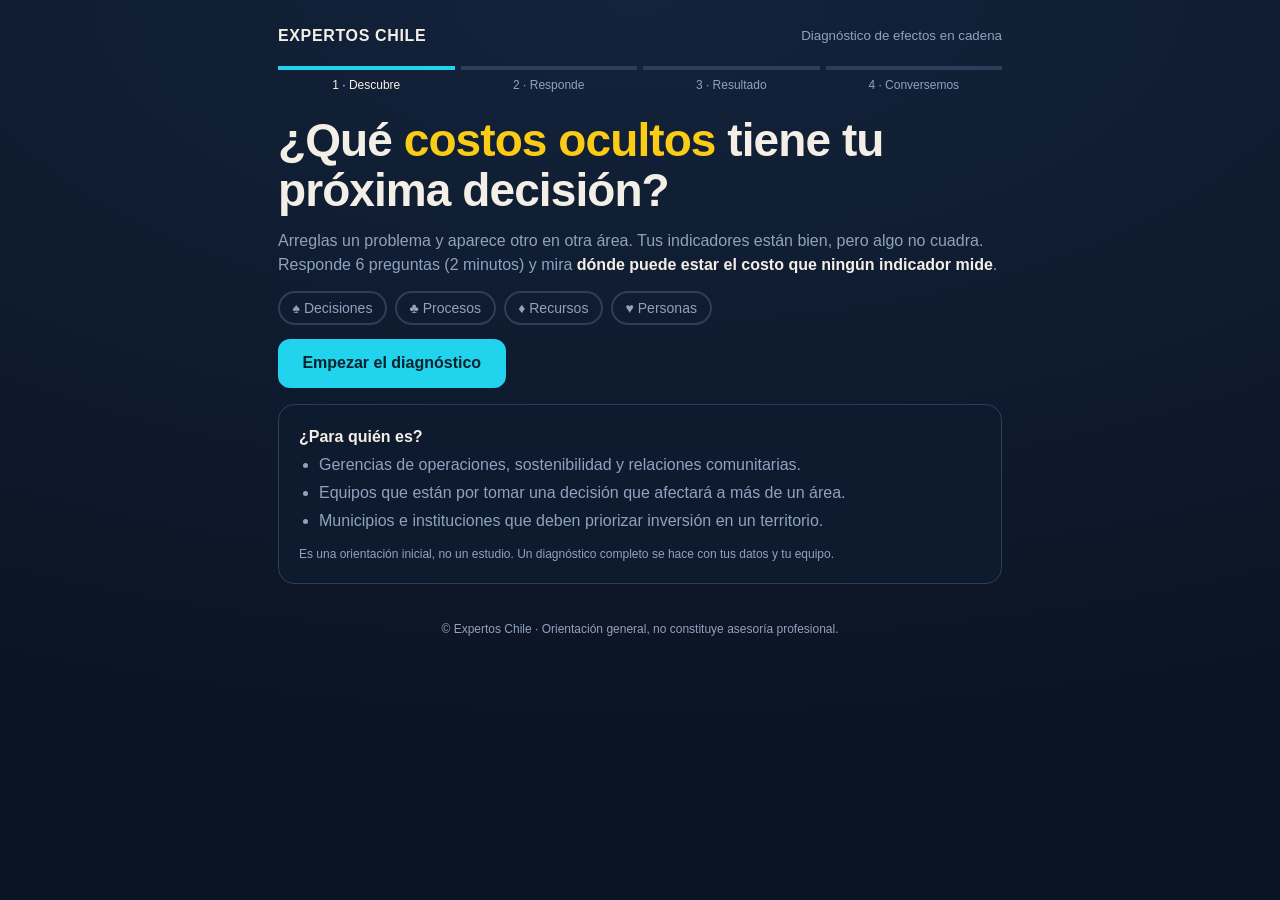
==== index.html @ a949e501 "expertos chile index de expertos chile" ====
<!doctype html>
<html lang="es"><head><meta charset="utf-8">
<meta name="viewport" content="width=device-width, initial-scale=1, viewport-fit=cover">
<title>Expertos Chile · Diagnóstico de costos ocultos</title>
<meta name="description" content="Cuestionario de 2 minutos para ver qué costos ocultos puede tener tu próxima decisión y que tus indicadores no explican.">
<meta property="og:title" content="¿Qué costos ocultos tiene tu próxima decisión?">
<meta property="og:description" content="Diagnóstico de 2 minutos. Expertos Chile.">
<style>
:root{--bg:#13233b;--bg2:#0b1424;--card:#0e1a2e;--ink:#f4efe6;--mute:#8fa3bf;--line:#2c3e5a;--P:#e879f9;--R:#22d3ee;--Pr:#6366f1;--D:#f4efe6;--g:#22c55e;--y:#facc15;--r:#ef4444;--font:"Avenir Next","Segoe UI","Helvetica Neue",Arial,sans-serif}
*{box-sizing:border-box;margin:0}
html{background:var(--bg2)}
body{min-height:100vh;color:var(--ink);font-family:var(--font);line-height:1.5;background:radial-gradient(120% 80% at 50% 0,var(--bg),var(--bg2));padding:env(safe-area-inset-top,0) 0 env(safe-area-inset-bottom,0)}
.w{max-width:760px;margin:0 auto;padding:18px 18px 48px}
header{display:flex;justify-content:space-between;align-items:center;padding:6px 0 18px;font-weight:800;letter-spacing:.04em}
header small{color:var(--mute);font-weight:500;letter-spacing:0}
/* embudo: etapas */
.fn{display:flex;gap:6px;margin-bottom:22px}
.fn div{flex:1;text-align:center;font-size:12px;color:var(--mute);border-top:4px solid var(--line);padding-top:6px;transition:.3s}
.fn div.on{color:var(--ink);border-color:var(--R)}
.fn div.done{border-color:var(--g);color:var(--ink)}
h1{font-size:clamp(28px,6vw,46px);line-height:1.08;letter-spacing:-.02em;margin-bottom:14px}
h2{font-size:clamp(22px,4.4vw,32px);line-height:1.15;letter-spacing:-.015em;margin-bottom:12px}
p{color:var(--mute);margin-bottom:12px}
p b,li b{color:var(--ink)}
.card{background:var(--card);border:1px solid var(--line);border-radius:16px;padding:20px;margin:16px 0}
.hl{color:var(--y)}
button,.btn{font:700 16px var(--font);display:inline-block;padding:.85em 1.4em;border-radius:12px;border:2px solid var(--line);background:var(--card);color:var(--ink);cursor:pointer;text-decoration:none;text-align:center}
button:focus-visible,.btn:focus-visible,input:focus-visible{outline:3px solid var(--D);outline-offset:2px}
.cta{background:var(--R);color:#06222b;border-color:var(--R)}
.cta:hover{filter:brightness(1.08)}
.opts{display:grid;gap:10px;margin:16px 0}
.opts button{text-align:left;font-weight:600}
.opts button:hover{border-color:var(--R)}
.bar{height:6px;background:var(--line);border-radius:6px;overflow:hidden;margin-bottom:6px}
.bar i{display:block;height:100%;background:var(--R);transition:width .3s}
.qn{font-size:13px;color:var(--mute);margin-bottom:12px}
label{display:block;font-weight:600;margin:12px 0 6px}
input{width:100%;font:16px var(--font);padding:.8em;border-radius:10px;border:2px solid var(--line);background:var(--bg2);color:var(--ink)}
.small{font-size:12px;color:var(--mute);margin-top:10px}
.pills{display:flex;flex-wrap:wrap;gap:8px;margin:14px 0}
.pills span{border:2px solid var(--line);border-radius:999px;padding:.3em .9em;font-size:14px;color:var(--mute)}
.dim{margin:12px 0}
.dim .row{display:flex;justify-content:space-between;font-weight:700;font-size:15px}
.dim .tr{height:12px;background:var(--line);border-radius:8px;overflow:hidden;margin:6px 0}
.dim .tr i{display:block;height:100%;border-radius:8px;width:0;transition:width .8s}
.dim p{font-size:14px;margin:0}
.lvl{display:inline-block;font-weight:800;border-radius:999px;padding:.25em .9em;margin-bottom:10px}
.hide{display:none!important}
ul{padding-left:20px;color:var(--mute);margin-bottom:12px}li{margin:4px 0}
footer{margin-top:36px;font-size:12px;color:var(--mute);text-align:center}
textarea{width:100%;font:16px var(--font);padding:.8em;border-radius:10px;border:2px solid var(--line);background:var(--bg2);color:var(--ink)}
textarea:focus-visible{outline:3px solid var(--D);outline-offset:2px}
.chk{display:flex;gap:8px;align-items:flex-start;margin-top:12px}.chk input{width:auto;margin-top:4px}.chk label{margin:0;font-weight:400;font-size:13px;color:var(--mute)}
.wa{background:#25D366;color:#06220f;border-color:#25D366;width:100%;margin-top:10px}.wa:hover{background:#1ebe5b}
</style></head><body>
<div class="w">
<header><span>EXPERTOS CHILE</span><small>Diagnóstico de efectos en cadena</small></header>
<div class="fn" id="fn"><div>1 · Descubre</div><div>2 · Responde</div><div>3 · Resultado</div><div>4 · Conversemos</div></div>

<!-- Etapa 1: promesa -->
<section id="s0">
 <h1>¿Qué <span class="hl">costos ocultos</span> tiene tu próxima decisión?</h1>
 <p>Arreglas un problema y aparece otro en otra área. Tus indicadores están bien, pero algo no cuadra. Responde 6 preguntas (2 minutos) y mira <b>dónde puede estar el costo que ningún indicador mide</b>.</p>
 <div class="pills"><span>♠ Decisiones</span><span>♣ Procesos</span><span>♦ Recursos</span><span>♥ Personas</span></div>
 <button class="btn cta" id="go" type="button">Empezar el diagnóstico</button>
 <div class="card"><b>¿Para quién es?</b>
  <ul><li>Gerencias de operaciones, sostenibilidad y relaciones comunitarias.</li><li>Equipos que están por tomar una decisión que afectará a más de un área.</li><li>Municipios e instituciones que deben priorizar inversión en un territorio.</li></ul>
  <p class="small" style="margin:0">Es una orientación inicial, no un estudio. Un diagnóstico completo se hace con tus datos y tu equipo.</p></div>
 <a class="small" id="demoLink" href="#" target="_blank" rel="noopener" hidden>Ver la demo de 50 segundos</a>
</section>

<!-- Etapa 2: preguntas -->
<section id="s1" class="hide">
 <div class="bar"><i id="pb"></i></div><div class="qn" id="qn"></div>
 <h2 id="qt"></h2><div class="opts" id="qo"></div>
</section>

<!-- Etapa 3 y 4: resultado + oferta -->
<section id="s3" class="hide">
 <span class="lvl" id="lv"></span>
 <h2 id="lt"></h2><p id="ld"></p>
 <div class="card" id="dims"></div>
 <div class="card">
  <h2 style="font-size:22px">Siguiente paso: un diagnóstico de efectos en cadena</h2>
  <p>Tomamos <b>una decisión concreta</b> que tengas pendiente y la mapeamos con tu equipo:</p>
  <ul><li>Mapa de 10 a 15 efectos probables, con su nivel de probabilidad.</li><li>Los costos ocultos que hoy no mide ningún indicador.</li><li>Los 3 puntos donde conviene prevenir, controlar o recuperar.</li></ul>
  <button class="btn cta" id="book" type="button">Agendar en el calendario</button>
  <p class="small">Plazo y valor del diagnóstico: se definen según el alcance de la decisión.</p>
 </div>
 <div class="card" id="wa">
  <h2 style="font-size:22px">O envíanos tu consulta por WhatsApp</h2>
  <p>Incluimos tu resultado en el mensaje para responderte con contexto.</p>
  <label for="nm">Nombre completo *</label><input id="nm" autocomplete="name" placeholder="Ej: Juan Pérez">
  <label for="tel">Teléfono de contacto *</label><input id="tel" type="tel" autocomplete="tel" placeholder="+56 9 1234 5678">
  <label for="og">Organización (opcional)</label><input id="og" autocomplete="organization">
  <label for="dc">Decisión que tienes pendiente</label><textarea id="dc" rows="3" placeholder="Ej: cambiar el recorrido de despacho, abrir una ruta turística…"></textarea>
  <p class="small"><b>Privacidad:</b> los datos no se guardan en esta web. Se envían directamente a nuestro chat de atención.</p>
  <div class="chk"><input type="checkbox" id="cons"><label for="cons">Acepto enviar mis datos por WhatsApp para ser contactado.</label></div>
  <p id="err" class="small hl" role="alert"></p>
  <button class="btn wa" id="send" type="button">Enviar por WhatsApp</button>
 </div>
 <button class="btn" id="again" type="button">Repetir el cuestionario</button>
</section>
<footer>© Expertos Chile · Orientación general, no constituye asesoría profesional.</footer>
</div>

<script>
/* ===== CONFIGURACIÓN: EDITAR ANTES DE PUBLICAR ===== */
const CONFIG={
  whatsapp:"569XXXXXXXX", // número en formato internacional, sin + ni espacios
  calendarUrl:"",         // enlace público de tu calendario (ej. página de citas de Google Calendar). Vacío = se coordina por WhatsApp
  demoUrl:""              // enlace a la demo de 50 s (opcional)
};
/* ===== CONTENIDO ===== */
const DIMS={
 decisiones:{n:"Decisiones",c:"var(--D)",t:"Decisiones que se toman sin ver a quién más mueven. El costo aparece meses después, en otra área."},
 procesos:{n:"Procesos",c:"var(--Pr)",t:"Arreglos locales que desplazan el problema aguas abajo: retrabajo, cuellos de botella, parches que se repiten."},
 recursos:{n:"Recursos",c:"var(--R)",t:"Costos que los indicadores no explican: horas extra, inventario, reprocesos o gasto que sube sin causa clara."},
 personas:{n:"Personas",c:"var(--P)",t:"Sobrecarga, rotación y reclamos de clientes o vecinos después de un cambio."}
};
const OPT=["Nunca","A veces","Con frecuencia","Casi siempre"];
const REV=["Siempre, de forma ordenada","A veces, de manera informal","Solo en lo más evidente","No lo hacemos"];
const Q=[
 {d:"procesos",q:"Cuando arreglan un problema, ¿con qué frecuencia aparece otro en otra área?",o:OPT},
 {d:"decisiones",q:"Antes de una decisión importante, ¿mapean qué áreas y personas se verán afectadas?",o:REV},
 {d:"recursos",q:"¿Con qué frecuencia suben costos que sus indicadores no logran explicar?",o:OPT},
 {d:"personas",q:"Después de un cambio, ¿aparecen sobrecarga, rotación o reclamos?",o:OPT},
 {d:"decisiones",q:"¿Hay decisiones “parchadas” cuyo problema original vuelve a aparecer?",o:OPT},
 {d:"personas",q:"¿Se enteran de los efectos en clientes o en la comunidad solo cuando ya hay un reclamo?",o:OPT}
];
const LV=[
 {max:.33,t:"Visibilidad alta",c:"var(--g)",h:"Hoy ven bastante de lo que mueven sus decisiones.",d:"Buen punto de partida. Aun así, conviene revisar las decisiones grandes que se acercan, porque los efectos más caros suelen ser los menos visibles."},
 {max:.66,t:"Puntos ciegos moderados",c:"var(--y)",h:"Hay efectos que probablemente no están viendo.",d:"Es habitual: los indicadores miran cada pieza por separado. Una revisión de conexiones antes de la próxima decisión puede evitar costos repetidos."},
 {max:1.01,t:"Puntos ciegos altos",c:"var(--r)",h:"Es probable que estén pagando costos que ningún indicador muestra.",d:"Las respuestas sugieren que los arreglos se desplazan de un lugar a otro. Conviene mapear las conexiones antes de mover otra pieza."}
];
/* ===== LÓGICA ===== */
const $=id=>document.getElementById(id),S=["s0","s1","s3"].map(i=>$(i));
let ans=[],cur=0,last={};
function stage(n,f){S.forEach((s,i)=>s.classList.toggle("hide",i!==(n===3?2:n)));
 const fnStep=f!==undefined?f:n===0?0:n===1?1:2;
 [...$("fn").children].forEach((e,i)=>{e.className=i<fnStep?"done":i===fnStep?"on":""});
 scrollTo({top:0})}
function ask(){const q=Q[cur];$("pb").style.width=(cur/Q.length*100)+"%";$("qn").textContent="Pregunta "+(cur+1)+" de "+Q.length;$("qt").textContent=q.q;
 $("qo").innerHTML="";q.o.forEach((t,i)=>{const b=document.createElement("button");b.type="button";b.textContent=t;b.onclick=()=>{ans[cur]=i;cur++;cur<Q.length?ask():result()};$("qo").appendChild(b)});
 $("qt").focus&&0}
function result(){
 const sum={},cnt={};Object.keys(DIMS).forEach(k=>{sum[k]=0;cnt[k]=0});
 Q.forEach((q,i)=>{sum[q.d]+=ans[i];cnt[q.d]++});
 const pct=Object.keys(DIMS).map(k=>({k,p:sum[k]/(cnt[k]*3)})).sort((a,b)=>b.p-a.p);
 const tot=ans.reduce((a,b)=>a+b,0)/(Q.length*3);
 const L=LV.find(l=>tot<=l.max);
 $("lv").textContent=L.t;$("lv").style.background=L.c;$("lv").style.color="#0b1424";
 $("lt").textContent=L.h;$("ld").textContent=L.d;
 $("dims").innerHTML="<b>Dónde pueden estar tus puntos ciegos</b>"+pct.map(x=>`<div class="dim"><div class="row"><span>${DIMS[x.k].n}</span><span>${Math.round(x.p*100)}%</span></div><div class="tr"><i style="background:${DIMS[x.k].c}" data-w="${Math.round(x.p*100)}"></i></div>${x.p>=.5?`<p>${DIMS[x.k].t}</p>`:""}</div>`).join("");
 stage(3);requestAnimationFrame(()=>document.querySelectorAll(".tr i").forEach(i=>i.style.width=i.dataset.w+"%"));
 last={nivel:L.t,pct:Math.round(tot*100),top:pct.slice(0,2).map(x=>DIMS[x.k].n+" "+Math.round(x.p*100)+"%").join(", ")};
}
$("go").onclick=()=>{ans=[];cur=0;stage(1);ask()};
function wa(txt){window.open("https://wa.me/"+CONFIG.whatsapp+"?text="+encodeURIComponent(txt),"_blank","noopener")}
$("send").onclick=()=>{const nm=$("nm").value.trim(),tel=$("tel").value.trim();
 if(!nm||!tel||!$("cons").checked){$("err").textContent="Completa nombre y teléfono, y acepta el consentimiento.";return}
 $("err").textContent="";
 wa("*Consulta - Diagnóstico de costos ocultos*\n*Nombre:* "+nm+"\n*Teléfono:* "+tel+"\n*Organización:* "+($("og").value.trim()||"No indica")+"\n*Decisión pendiente:* "+($("dc").value.trim()||"Sin detalle")+"\n*Resultado:* "+last.nivel+" ("+last.pct+"%). Mayores puntos ciegos: "+last.top);
 stage(3,3)};
$("book").onclick=()=>{if(CONFIG.calendarUrl)window.open(CONFIG.calendarUrl,"_blank","noopener");else wa("Hola, quiero agendar una conversación de 30 minutos sobre el diagnóstico de efectos en cadena. Mi resultado fue: "+last.nivel+" ("+last.pct+"%).");stage(3,3)};
$("again").onclick=()=>{$("err").textContent="";stage(0)};
if(CONFIG.demoUrl){const a=$("demoLink");a.href=CONFIG.demoUrl;a.hidden=false}
stage(0);
</script></body></html>
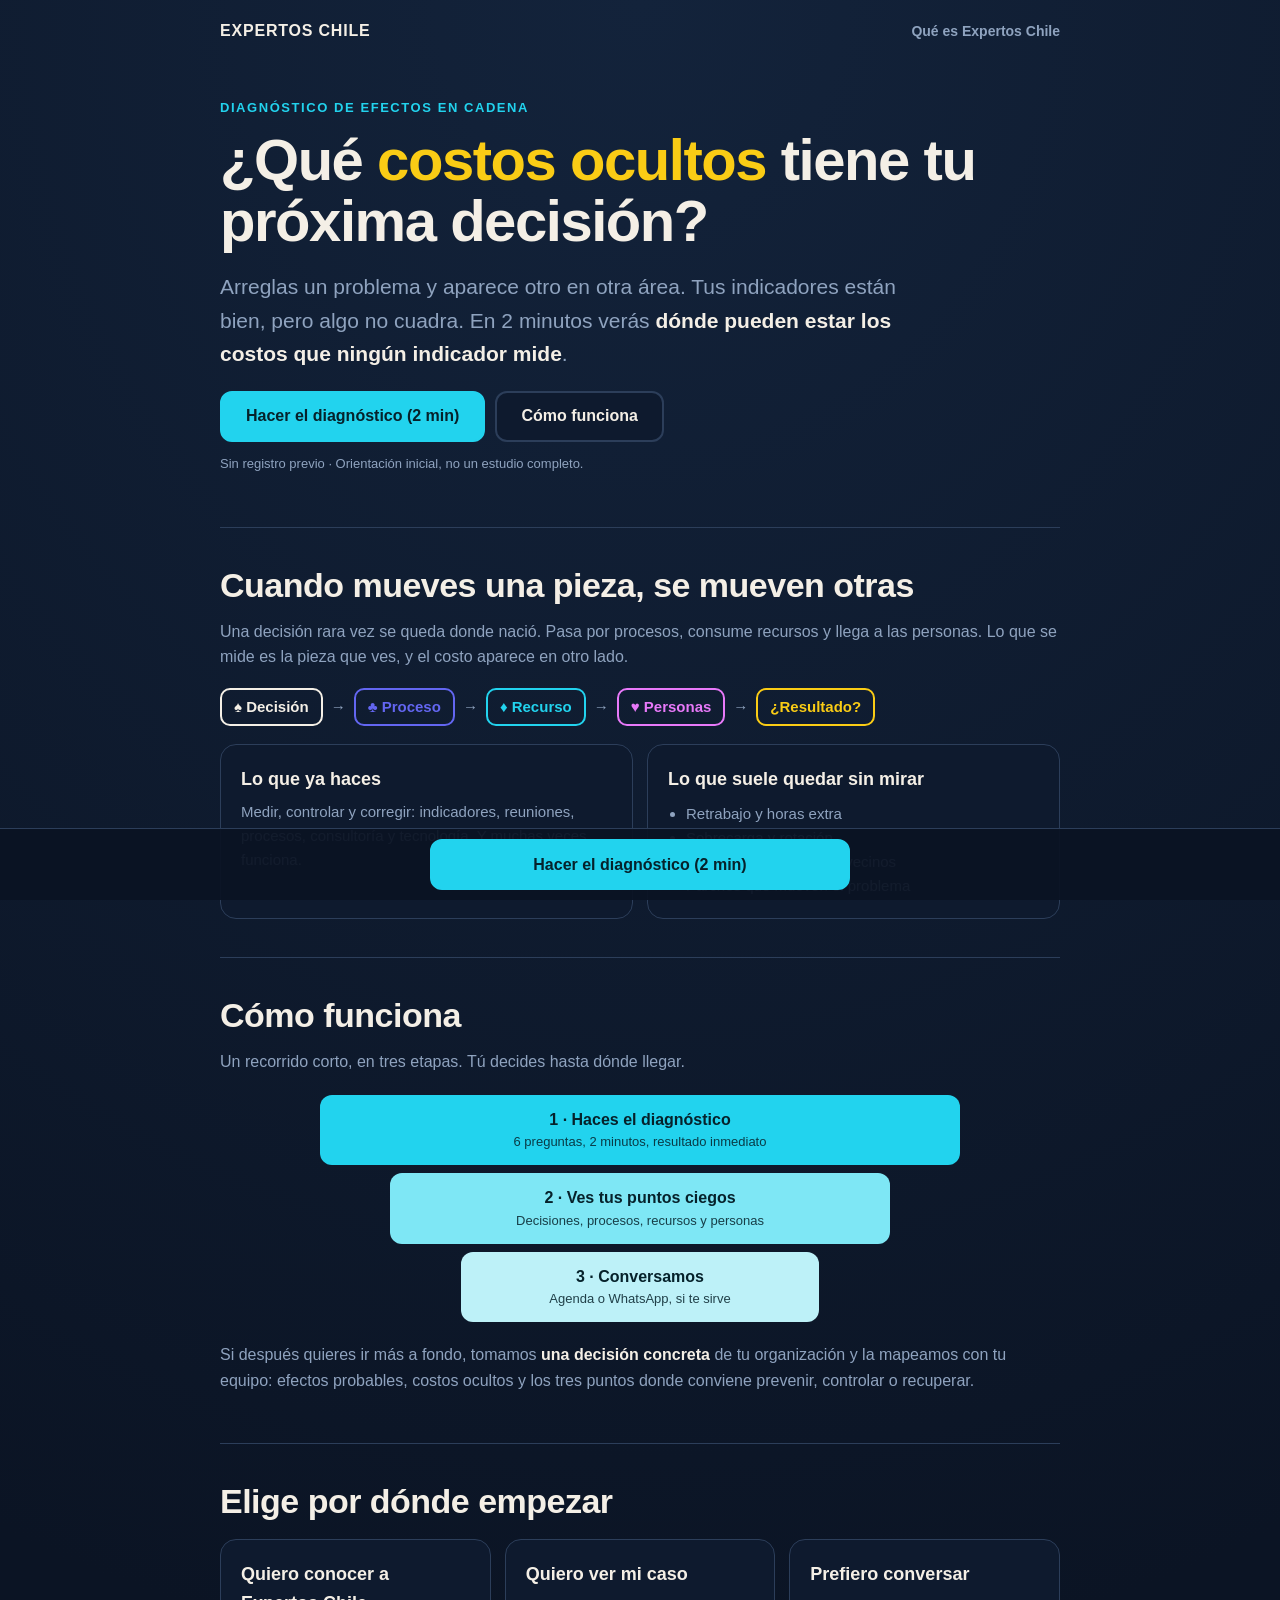
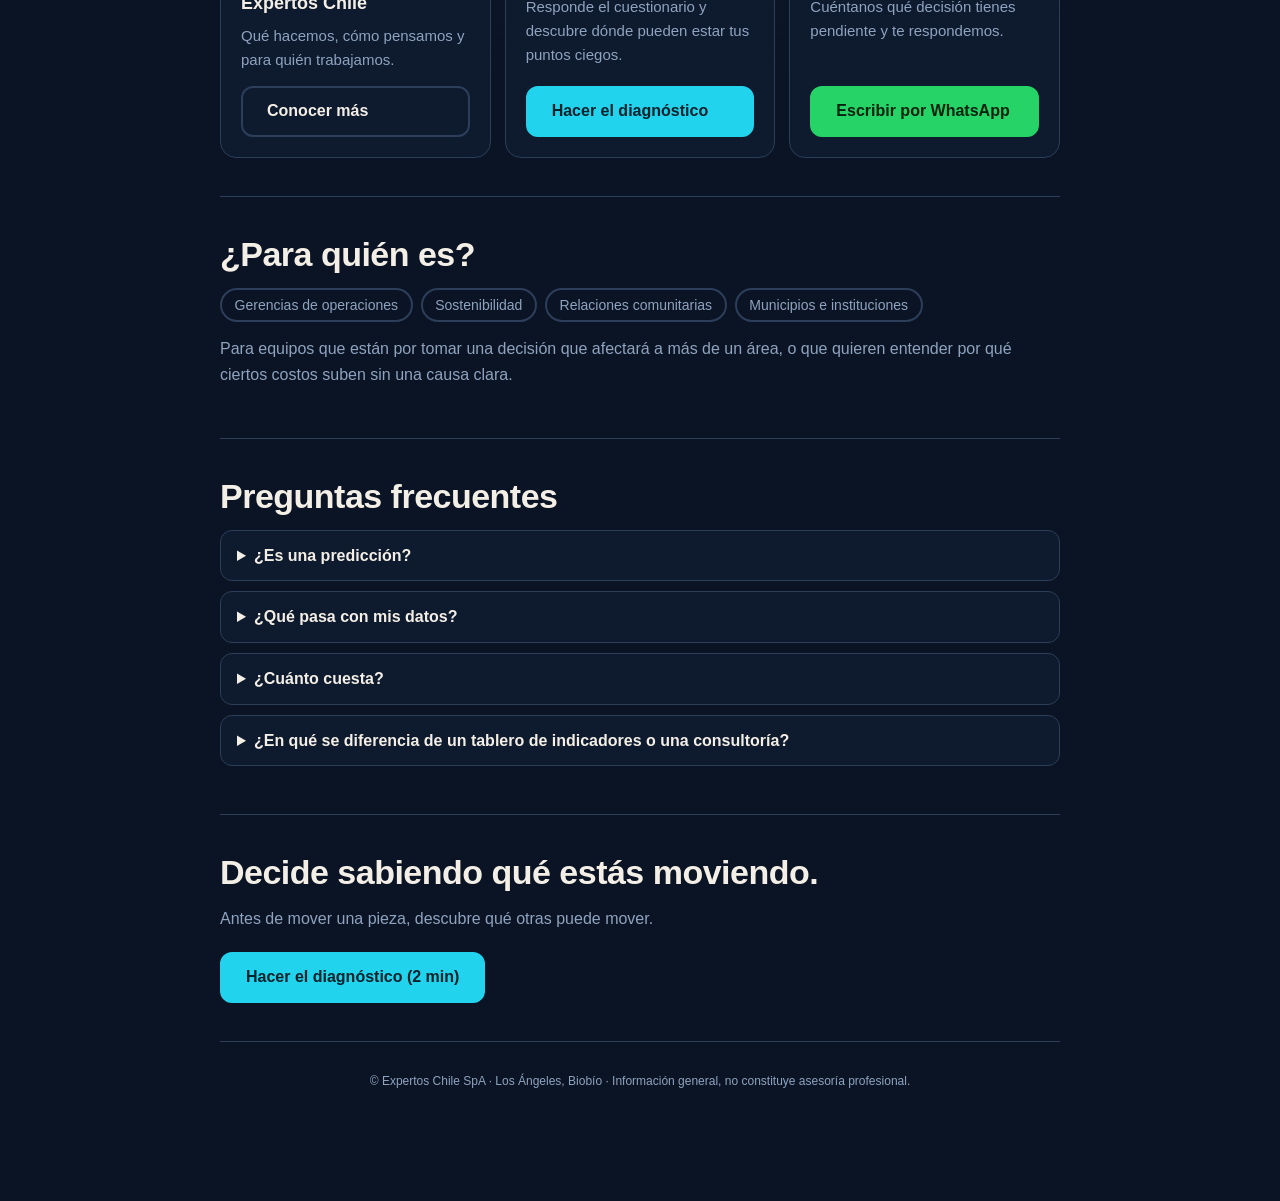
==== commit 0ceed0bf: "Revise title and description in index.html Updated the title and description meta tags for better cl" ====
--- a/index.html
+++ b/index.html
@@ -1,169 +1,126 @@
 <!doctype html>
 <html lang="es"><head><meta charset="utf-8">
 <meta name="viewport" content="width=device-width, initial-scale=1, viewport-fit=cover">
-<title>Expertos Chile · Diagnóstico de costos ocultos</title>
-<meta name="description" content="Cuestionario de 2 minutos para ver qué costos ocultos puede tener tu próxima decisión y que tus indicadores no explican.">
+<title>Expertos Chile · ¿Qué costos ocultos tiene tu próxima decisión?</title>
+<meta name="description" content="Arreglas un problema y aparece otro. Haz el diagnóstico de 2 minutos y mira dónde pueden estar los costos que tus indicadores no explican.">
 <meta property="og:title" content="¿Qué costos ocultos tiene tu próxima decisión?">
-<meta property="og:description" content="Diagnóstico de 2 minutos. Expertos Chile.">
+<meta property="og:description" content="Diagnóstico de 2 minutos · Expertos Chile">
 <style>
 :root{--bg:#13233b;--bg2:#0b1424;--card:#0e1a2e;--ink:#f4efe6;--mute:#8fa3bf;--line:#2c3e5a;--P:#e879f9;--R:#22d3ee;--Pr:#6366f1;--D:#f4efe6;--g:#22c55e;--y:#facc15;--r:#ef4444;--font:"Avenir Next","Segoe UI","Helvetica Neue",Arial,sans-serif}
 *{box-sizing:border-box;margin:0}
-html{background:var(--bg2)}
-body{min-height:100vh;color:var(--ink);font-family:var(--font);line-height:1.5;background:radial-gradient(120% 80% at 50% 0,var(--bg),var(--bg2));padding:env(safe-area-inset-top,0) 0 env(safe-area-inset-bottom,0)}
-.w{max-width:760px;margin:0 auto;padding:18px 18px 48px}
-header{display:flex;justify-content:space-between;align-items:center;padding:6px 0 18px;font-weight:800;letter-spacing:.04em}
-header small{color:var(--mute);font-weight:500;letter-spacing:0}
-/* embudo: etapas */
-.fn{display:flex;gap:6px;margin-bottom:22px}
-.fn div{flex:1;text-align:center;font-size:12px;color:var(--mute);border-top:4px solid var(--line);padding-top:6px;transition:.3s}
-.fn div.on{color:var(--ink);border-color:var(--R)}
-.fn div.done{border-color:var(--g);color:var(--ink)}
-h1{font-size:clamp(28px,6vw,46px);line-height:1.08;letter-spacing:-.02em;margin-bottom:14px}
-h2{font-size:clamp(22px,4.4vw,32px);line-height:1.15;letter-spacing:-.015em;margin-bottom:12px}
+html{background:var(--bg2);scroll-behavior:smooth;scroll-padding-top:env(safe-area-inset-top,0)}
+body{color:var(--ink);font-family:var(--font);line-height:1.6;background:radial-gradient(120% 60% at 50% 0,var(--bg),var(--bg2));padding:env(safe-area-inset-top,0) 0 calc(env(safe-area-inset-bottom,0) + 70px)}
+.w{max-width:880px;margin:0 auto;padding:0 20px}
+nav{display:flex;justify-content:space-between;align-items:center;padding:18px 0;font-weight:800;letter-spacing:.05em}
+nav a{color:var(--mute);font-weight:600;font-size:14px;text-decoration:none;letter-spacing:0}
+nav a:hover{color:var(--ink)}
+.hero{padding:36px 0 40px}
+.eye{font-size:13px;font-weight:800;letter-spacing:.12em;color:var(--R);margin-bottom:12px}
+h1{font-size:clamp(32px,7vw,58px);line-height:1.05;letter-spacing:-.025em;margin-bottom:18px}
+h2{font-size:clamp(24px,4.6vw,34px);line-height:1.15;letter-spacing:-.015em;margin-bottom:14px}
+h3{font-size:18px;margin-bottom:6px}
 p{color:var(--mute);margin-bottom:12px}
-p b,li b{color:var(--ink)}
-.card{background:var(--card);border:1px solid var(--line);border-radius:16px;padding:20px;margin:16px 0}
+p b{color:var(--ink)}
 .hl{color:var(--y)}
-button,.btn{font:700 16px var(--font);display:inline-block;padding:.85em 1.4em;border-radius:12px;border:2px solid var(--line);background:var(--card);color:var(--ink);cursor:pointer;text-decoration:none;text-align:center}
-button:focus-visible,.btn:focus-visible,input:focus-visible{outline:3px solid var(--D);outline-offset:2px}
-.cta{background:var(--R);color:#06222b;border-color:var(--R)}
-.cta:hover{filter:brightness(1.08)}
-.opts{display:grid;gap:10px;margin:16px 0}
-.opts button{text-align:left;font-weight:600}
-.opts button:hover{border-color:var(--R)}
-.bar{height:6px;background:var(--line);border-radius:6px;overflow:hidden;margin-bottom:6px}
-.bar i{display:block;height:100%;background:var(--R);transition:width .3s}
-.qn{font-size:13px;color:var(--mute);margin-bottom:12px}
-label{display:block;font-weight:600;margin:12px 0 6px}
-input{width:100%;font:16px var(--font);padding:.8em;border-radius:10px;border:2px solid var(--line);background:var(--bg2);color:var(--ink)}
-.small{font-size:12px;color:var(--mute);margin-top:10px}
+.lead{font-size:clamp(17px,2.4vw,21px);max-width:34em}
+section{padding:38px 0;border-top:1px solid var(--line)}
+.btn{font:700 16px var(--font);display:inline-block;padding:.9em 1.5em;border-radius:12px;border:2px solid var(--line);background:var(--card);color:var(--ink);text-decoration:none;cursor:pointer}
+.btn:focus-visible{outline:3px solid var(--D);outline-offset:2px}
+.cta{background:var(--R);color:#06222b;border-color:var(--R)}.cta:hover{filter:brightness(1.08)}
+.wa{background:#25D366;color:#06220f;border-color:#25D366}
+.btns{display:flex;flex-wrap:wrap;gap:10px;margin-top:20px}
+.micro{font-size:13px;margin-top:12px}
+.chain{display:flex;flex-wrap:wrap;gap:8px;align-items:center;margin:18px 0;font-weight:800;font-size:15px}
+.chain span.t{border:2px solid var(--c);color:var(--c);border-radius:10px;padding:.35em .8em}
+.chain span.a{color:var(--mute)}
 .pills{display:flex;flex-wrap:wrap;gap:8px;margin:14px 0}
 .pills span{border:2px solid var(--line);border-radius:999px;padding:.3em .9em;font-size:14px;color:var(--mute)}
-.dim{margin:12px 0}
-.dim .row{display:flex;justify-content:space-between;font-weight:700;font-size:15px}
-.dim .tr{height:12px;background:var(--line);border-radius:8px;overflow:hidden;margin:6px 0}
-.dim .tr i{display:block;height:100%;border-radius:8px;width:0;transition:width .8s}
-.dim p{font-size:14px;margin:0}
-.lvl{display:inline-block;font-weight:800;border-radius:999px;padding:.25em .9em;margin-bottom:10px}
-.hide{display:none!important}
-ul{padding-left:20px;color:var(--mute);margin-bottom:12px}li{margin:4px 0}
-footer{margin-top:36px;font-size:12px;color:var(--mute);text-align:center}
-textarea{width:100%;font:16px var(--font);padding:.8em;border-radius:10px;border:2px solid var(--line);background:var(--bg2);color:var(--ink)}
-textarea:focus-visible{outline:3px solid var(--D);outline-offset:2px}
-.chk{display:flex;gap:8px;align-items:flex-start;margin-top:12px}.chk input{width:auto;margin-top:4px}.chk label{margin:0;font-weight:400;font-size:13px;color:var(--mute)}
-.wa{background:#25D366;color:#06220f;border-color:#25D366;width:100%;margin-top:10px}.wa:hover{background:#1ebe5b}
+.grid{display:grid;gap:14px;grid-template-columns:repeat(auto-fit,minmax(240px,1fr));margin-top:16px}
+.card{background:var(--card);border:1px solid var(--line);border-radius:16px;padding:20px}
+.card p{margin:0;font-size:15px}
+.card ul{margin:8px 0 0;padding-left:18px;color:var(--mute);font-size:15px}
+/* embudo visual */
+.fun{display:grid;gap:8px;margin:20px auto;max-width:640px}
+.fun div{margin:0 auto;border-radius:12px;padding:12px 16px;text-align:center;font-weight:700;color:#06222b}
+.fun small{display:block;font-weight:500;font-size:13px;opacity:.85}
+.f1{width:100%;background:var(--R)}.f2{width:78%;background:#7ee7f5}.f3{width:56%;background:#bdf1f8}
+.paths{display:grid;gap:14px;grid-template-columns:repeat(auto-fit,minmax(230px,1fr));margin-top:18px}
+.path{display:flex;flex-direction:column;justify-content:space-between;gap:14px}
+details{border:1px solid var(--line);border-radius:12px;padding:12px 16px;margin:10px 0;background:var(--card)}
+summary{font-weight:700;cursor:pointer}
+details p{margin:10px 0 0;font-size:15px}
+footer{padding:30px 0 40px;text-align:center;font-size:12px;color:var(--mute);border-top:1px solid var(--line)}
+.sticky{position:fixed;left:0;right:0;bottom:0;padding:10px 16px calc(10px + env(safe-area-inset-bottom,0));background:rgba(11,20,36,.94);border-top:1px solid var(--line);display:flex;justify-content:center;z-index:10}
+.sticky .btn{width:100%;max-width:420px;text-align:center}
 </style></head><body>
 <div class="w">
-<header><span>EXPERTOS CHILE</span><small>Diagnóstico de efectos en cadena</small></header>
-<div class="fn" id="fn"><div>1 · Descubre</div><div>2 · Responde</div><div>3 · Resultado</div><div>4 · Conversemos</div></div>
+<nav><span>EXPERTOS CHILE</span><a href="quienes-somos.html" data-link>Qué es Expertos Chile</a></nav>
 
-<!-- Etapa 1: promesa -->
-<section id="s0">
+<div class="hero">
+ <div class="eye">DIAGNÓSTICO DE EFECTOS EN CADENA</div>
  <h1>¿Qué <span class="hl">costos ocultos</span> tiene tu próxima decisión?</h1>
- <p>Arreglas un problema y aparece otro en otra área. Tus indicadores están bien, pero algo no cuadra. Responde 6 preguntas (2 minutos) y mira <b>dónde puede estar el costo que ningún indicador mide</b>.</p>
- <div class="pills"><span>♠ Decisiones</span><span>♣ Procesos</span><span>♦ Recursos</span><span>♥ Personas</span></div>
- <button class="btn cta" id="go" type="button">Empezar el diagnóstico</button>
- <div class="card"><b>¿Para quién es?</b>
-  <ul><li>Gerencias de operaciones, sostenibilidad y relaciones comunitarias.</li><li>Equipos que están por tomar una decisión que afectará a más de un área.</li><li>Municipios e instituciones que deben priorizar inversión en un territorio.</li></ul>
-  <p class="small" style="margin:0">Es una orientación inicial, no un estudio. Un diagnóstico completo se hace con tus datos y tu equipo.</p></div>
- <a class="small" id="demoLink" href="#" target="_blank" rel="noopener" hidden>Ver la demo de 50 segundos</a>
+ <p class="lead">Arreglas un problema y aparece otro en otra área. Tus indicadores están bien, pero algo no cuadra. En 2 minutos verás <b>dónde pueden estar los costos que ningún indicador mide</b>.</p>
+ <div class="btns"><a class="btn cta" href="diagnostico.html" data-link>Hacer el diagnóstico (2 min)</a><a class="btn" href="#como">Cómo funciona</a></div>
+ <p class="micro">Sin registro previo · Orientación inicial, no un estudio completo.</p>
+</div>
+
+<section id="dolor">
+ <h2>Cuando mueves una pieza, se mueven otras</h2>
+ <p>Una decisión rara vez se queda donde nació. Pasa por procesos, consume recursos y llega a las personas. Lo que se mide es la pieza que ves, y el costo aparece en otro lado.</p>
+ <div class="chain"><span class="t" style="--c:var(--D)">♠ Decisión</span><span class="a">→</span><span class="t" style="--c:var(--Pr)">♣ Proceso</span><span class="a">→</span><span class="t" style="--c:var(--R)">♦ Recurso</span><span class="a">→</span><span class="t" style="--c:var(--P)">♥ Personas</span><span class="a">→</span><span class="t" style="--c:var(--y)">¿Resultado?</span></div>
+ <div class="grid">
+  <div class="card"><h3>Lo que ya haces</h3><p>Medir, controlar y corregir: indicadores, reuniones, procesos, consultoría y tecnología. Y muchas veces funciona.</p></div>
+  <div class="card"><h3>Lo que suele quedar sin mirar</h3><ul><li>Retrabajo y horas extra</li><li>Sobrecarga y rotación</li><li>Reclamos de clientes o vecinos</li><li>Parches que mueven el problema</li></ul></div>
+ </div>
 </section>
 
-<!-- Etapa 2: preguntas -->
-<section id="s1" class="hide">
- <div class="bar"><i id="pb"></i></div><div class="qn" id="qn"></div>
- <h2 id="qt"></h2><div class="opts" id="qo"></div>
+<section id="como">
+ <h2>Cómo funciona</h2>
+ <p>Un recorrido corto, en tres etapas. Tú decides hasta dónde llegar.</p>
+ <div class="fun">
+  <div class="f1">1 · Haces el diagnóstico<small>6 preguntas, 2 minutos, resultado inmediato</small></div>
+  <div class="f2">2 · Ves tus puntos ciegos<small>Decisiones, procesos, recursos y personas</small></div>
+  <div class="f3">3 · Conversamos<small>Agenda o WhatsApp, si te sirve</small></div>
+ </div>
+ <p>Si después quieres ir más a fondo, tomamos <b>una decisión concreta</b> de tu organización y la mapeamos con tu equipo: efectos probables, costos ocultos y los tres puntos donde conviene prevenir, controlar o recuperar.</p>
 </section>
 
-<!-- Etapa 3 y 4: resultado + oferta -->
-<section id="s3" class="hide">
- <span class="lvl" id="lv"></span>
- <h2 id="lt"></h2><p id="ld"></p>
- <div class="card" id="dims"></div>
- <div class="card">
-  <h2 style="font-size:22px">Siguiente paso: un diagnóstico de efectos en cadena</h2>
-  <p>Tomamos <b>una decisión concreta</b> que tengas pendiente y la mapeamos con tu equipo:</p>
-  <ul><li>Mapa de 10 a 15 efectos probables, con su nivel de probabilidad.</li><li>Los costos ocultos que hoy no mide ningún indicador.</li><li>Los 3 puntos donde conviene prevenir, controlar o recuperar.</li></ul>
-  <button class="btn cta" id="book" type="button">Agendar en el calendario</button>
-  <p class="small">Plazo y valor del diagnóstico: se definen según el alcance de la decisión.</p>
+<section id="caminos">
+ <h2>Elige por dónde empezar</h2>
+ <div class="paths">
+  <div class="card path"><div><h3>Quiero conocer a Expertos Chile</h3><p>Qué hacemos, cómo pensamos y para quién trabajamos.</p></div><a class="btn" href="quienes-somos.html" data-link>Conocer más</a></div>
+  <div class="card path"><div><h3>Quiero ver mi caso</h3><p>Responde el cuestionario y descubre dónde pueden estar tus puntos ciegos.</p></div><a class="btn cta" href="diagnostico.html" data-link>Hacer el diagnóstico</a></div>
+  <div class="card path"><div><h3>Prefiero conversar</h3><p>Cuéntanos qué decisión tienes pendiente y te respondemos.</p></div><a class="btn wa" id="wa" href="#" target="_blank" rel="noopener">Escribir por WhatsApp</a></div>
  </div>
- <div class="card" id="wa">
-  <h2 style="font-size:22px">O envíanos tu consulta por WhatsApp</h2>
-  <p>Incluimos tu resultado en el mensaje para responderte con contexto.</p>
-  <label for="nm">Nombre completo *</label><input id="nm" autocomplete="name" placeholder="Ej: Juan Pérez">
-  <label for="tel">Teléfono de contacto *</label><input id="tel" type="tel" autocomplete="tel" placeholder="+56 9 1234 5678">
-  <label for="og">Organización (opcional)</label><input id="og" autocomplete="organization">
-  <label for="dc">Decisión que tienes pendiente</label><textarea id="dc" rows="3" placeholder="Ej: cambiar el recorrido de despacho, abrir una ruta turística…"></textarea>
-  <p class="small"><b>Privacidad:</b> los datos no se guardan en esta web. Se envían directamente a nuestro chat de atención.</p>
-  <div class="chk"><input type="checkbox" id="cons"><label for="cons">Acepto enviar mis datos por WhatsApp para ser contactado.</label></div>
-  <p id="err" class="small hl" role="alert"></p>
-  <button class="btn wa" id="send" type="button">Enviar por WhatsApp</button>
- </div>
- <button class="btn" id="again" type="button">Repetir el cuestionario</button>
 </section>
-<footer>© Expertos Chile · Orientación general, no constituye asesoría profesional.</footer>
+
+<section id="para">
+ <h2>¿Para quién es?</h2>
+ <div class="pills"><span>Gerencias de operaciones</span><span>Sostenibilidad</span><span>Relaciones comunitarias</span><span>Municipios e instituciones</span></div>
+ <p>Para equipos que están por tomar una decisión que afectará a más de un área, o que quieren entender por qué ciertos costos suben sin una causa clara.</p>
+</section>
+
+<section id="faq">
+ <h2>Preguntas frecuentes</h2>
+ <details><summary>¿Es una predicción?</summary><p>No. Planteamos hipótesis de efectos, con su nivel de probabilidad, para verificarlas con tu equipo y tus datos.</p></details>
+ <details><summary>¿Qué pasa con mis datos?</summary><p>El cuestionario no guarda nada en la web. Solo si decides escribirnos por WhatsApp, esos datos llegan directamente a nuestro chat.</p></details>
+ <details><summary>¿Cuánto cuesta?</summary><p>El diagnóstico de 2 minutos es gratuito. Un diagnóstico completo se define según el alcance de la decisión; lo conversamos antes de empezar.</p></details>
+ <details><summary>¿En qué se diferencia de un tablero de indicadores o una consultoría?</summary><p>Los indicadores miran cada pieza por separado y la consultoría suele transformar la organización completa. Aquí miramos qué otras piezas se mueven cuando tomas una decisión concreta.</p></details>
+</section>
+
+<section id="final">
+ <h2>Decide sabiendo qué estás moviendo.</h2>
+ <p>Antes de mover una pieza, descubre qué otras puede mover.</p>
+ <div class="btns"><a class="btn cta" href="diagnostico.html" data-link>Hacer el diagnóstico (2 min)</a></div>
+</section>
+<footer>© Expertos Chile SpA · Los Ángeles, Biobío · Información general, no constituye asesoría profesional.</footer>
 </div>
-
+<div class="sticky"><a class="btn cta" href="diagnostico.html" data-link>Hacer el diagnóstico (2 min)</a></div>
 <script>
-/* ===== CONFIGURACIÓN: EDITAR ANTES DE PUBLICAR ===== */
-const CONFIG={
-  whatsapp:"569XXXXXXXX", // número en formato internacional, sin + ni espacios
-  calendarUrl:"",         // enlace público de tu calendario (ej. página de citas de Google Calendar). Vacío = se coordina por WhatsApp
-  demoUrl:""              // enlace a la demo de 50 s (opcional)
-};
-/* ===== CONTENIDO ===== */
-const DIMS={
- decisiones:{n:"Decisiones",c:"var(--D)",t:"Decisiones que se toman sin ver a quién más mueven. El costo aparece meses después, en otra área."},
- procesos:{n:"Procesos",c:"var(--Pr)",t:"Arreglos locales que desplazan el problema aguas abajo: retrabajo, cuellos de botella, parches que se repiten."},
- recursos:{n:"Recursos",c:"var(--R)",t:"Costos que los indicadores no explican: horas extra, inventario, reprocesos o gasto que sube sin causa clara."},
- personas:{n:"Personas",c:"var(--P)",t:"Sobrecarga, rotación y reclamos de clientes o vecinos después de un cambio."}
-};
-const OPT=["Nunca","A veces","Con frecuencia","Casi siempre"];
-const REV=["Siempre, de forma ordenada","A veces, de manera informal","Solo en lo más evidente","No lo hacemos"];
-const Q=[
- {d:"procesos",q:"Cuando arreglan un problema, ¿con qué frecuencia aparece otro en otra área?",o:OPT},
- {d:"decisiones",q:"Antes de una decisión importante, ¿mapean qué áreas y personas se verán afectadas?",o:REV},
- {d:"recursos",q:"¿Con qué frecuencia suben costos que sus indicadores no logran explicar?",o:OPT},
- {d:"personas",q:"Después de un cambio, ¿aparecen sobrecarga, rotación o reclamos?",o:OPT},
- {d:"decisiones",q:"¿Hay decisiones “parchadas” cuyo problema original vuelve a aparecer?",o:OPT},
- {d:"personas",q:"¿Se enteran de los efectos en clientes o en la comunidad solo cuando ya hay un reclamo?",o:OPT}
-];
-const LV=[
- {max:.33,t:"Visibilidad alta",c:"var(--g)",h:"Hoy ven bastante de lo que mueven sus decisiones.",d:"Buen punto de partida. Aun así, conviene revisar las decisiones grandes que se acercan, porque los efectos más caros suelen ser los menos visibles."},
- {max:.66,t:"Puntos ciegos moderados",c:"var(--y)",h:"Hay efectos que probablemente no están viendo.",d:"Es habitual: los indicadores miran cada pieza por separado. Una revisión de conexiones antes de la próxima decisión puede evitar costos repetidos."},
- {max:1.01,t:"Puntos ciegos altos",c:"var(--r)",h:"Es probable que estén pagando costos que ningún indicador muestra.",d:"Las respuestas sugieren que los arreglos se desplazan de un lugar a otro. Conviene mapear las conexiones antes de mover otra pieza."}
-];
-/* ===== LÓGICA ===== */
-const $=id=>document.getElementById(id),S=["s0","s1","s3"].map(i=>$(i));
-let ans=[],cur=0,last={};
-function stage(n,f){S.forEach((s,i)=>s.classList.toggle("hide",i!==(n===3?2:n)));
- const fnStep=f!==undefined?f:n===0?0:n===1?1:2;
- [...$("fn").children].forEach((e,i)=>{e.className=i<fnStep?"done":i===fnStep?"on":""});
- scrollTo({top:0})}
-function ask(){const q=Q[cur];$("pb").style.width=(cur/Q.length*100)+"%";$("qn").textContent="Pregunta "+(cur+1)+" de "+Q.length;$("qt").textContent=q.q;
- $("qo").innerHTML="";q.o.forEach((t,i)=>{const b=document.createElement("button");b.type="button";b.textContent=t;b.onclick=()=>{ans[cur]=i;cur++;cur<Q.length?ask():result()};$("qo").appendChild(b)});
- $("qt").focus&&0}
-function result(){
- const sum={},cnt={};Object.keys(DIMS).forEach(k=>{sum[k]=0;cnt[k]=0});
- Q.forEach((q,i)=>{sum[q.d]+=ans[i];cnt[q.d]++});
- const pct=Object.keys(DIMS).map(k=>({k,p:sum[k]/(cnt[k]*3)})).sort((a,b)=>b.p-a.p);
- const tot=ans.reduce((a,b)=>a+b,0)/(Q.length*3);
- const L=LV.find(l=>tot<=l.max);
- $("lv").textContent=L.t;$("lv").style.background=L.c;$("lv").style.color="#0b1424";
- $("lt").textContent=L.h;$("ld").textContent=L.d;
- $("dims").innerHTML="<b>Dónde pueden estar tus puntos ciegos</b>"+pct.map(x=>`<div class="dim"><div class="row"><span>${DIMS[x.k].n}</span><span>${Math.round(x.p*100)}%</span></div><div class="tr"><i style="background:${DIMS[x.k].c}" data-w="${Math.round(x.p*100)}"></i></div>${x.p>=.5?`<p>${DIMS[x.k].t}</p>`:""}</div>`).join("");
- stage(3);requestAnimationFrame(()=>document.querySelectorAll(".tr i").forEach(i=>i.style.width=i.dataset.w+"%"));
- last={nivel:L.t,pct:Math.round(tot*100),top:pct.slice(0,2).map(x=>DIMS[x.k].n+" "+Math.round(x.p*100)+"%").join(", ")};
-}
-$("go").onclick=()=>{ans=[];cur=0;stage(1);ask()};
-function wa(txt){window.open("https://wa.me/"+CONFIG.whatsapp+"?text="+encodeURIComponent(txt),"_blank","noopener")}
-$("send").onclick=()=>{const nm=$("nm").value.trim(),tel=$("tel").value.trim();
- if(!nm||!tel||!$("cons").checked){$("err").textContent="Completa nombre y teléfono, y acepta el consentimiento.";return}
- $("err").textContent="";
- wa("*Consulta - Diagnóstico de costos ocultos*\n*Nombre:* "+nm+"\n*Teléfono:* "+tel+"\n*Organización:* "+($("og").value.trim()||"No indica")+"\n*Decisión pendiente:* "+($("dc").value.trim()||"Sin detalle")+"\n*Resultado:* "+last.nivel+" ("+last.pct+"%). Mayores puntos ciegos: "+last.top);
- stage(3,3)};
-$("book").onclick=()=>{if(CONFIG.calendarUrl)window.open(CONFIG.calendarUrl,"_blank","noopener");else wa("Hola, quiero agendar una conversación de 30 minutos sobre el diagnóstico de efectos en cadena. Mi resultado fue: "+last.nivel+" ("+last.pct+"%).");stage(3,3)};
-$("again").onclick=()=>{$("err").textContent="";stage(0)};
-if(CONFIG.demoUrl){const a=$("demoLink");a.href=CONFIG.demoUrl;a.hidden=false}
-stage(0);
-</script></body></html>
+const CONFIG={whatsapp:"569XXXXXXXX"}; // EDITAR: número en formato internacional, sin + ni espacios
+/* Conserva el origen (?ref=...) en los enlaces internos, para medir de dónde llegan */
+const ref=new URLSearchParams(location.search).get("ref")||"";
+document.querySelectorAll("a[data-link]").forEach(a=>{if(ref)a.href+=(a.href.includes("?")?"&":"?")+"ref="+encodeURIComponent(ref)});
+document.getElementById("wa").href="https://wa.me/"+CONFIG.whatsapp+"?text="+encodeURIComponent("Hola, vi la página de Expertos Chile y quiero conversar."+(ref?" (Ref: "+ref+")":""));
+</script>
+</body></html>
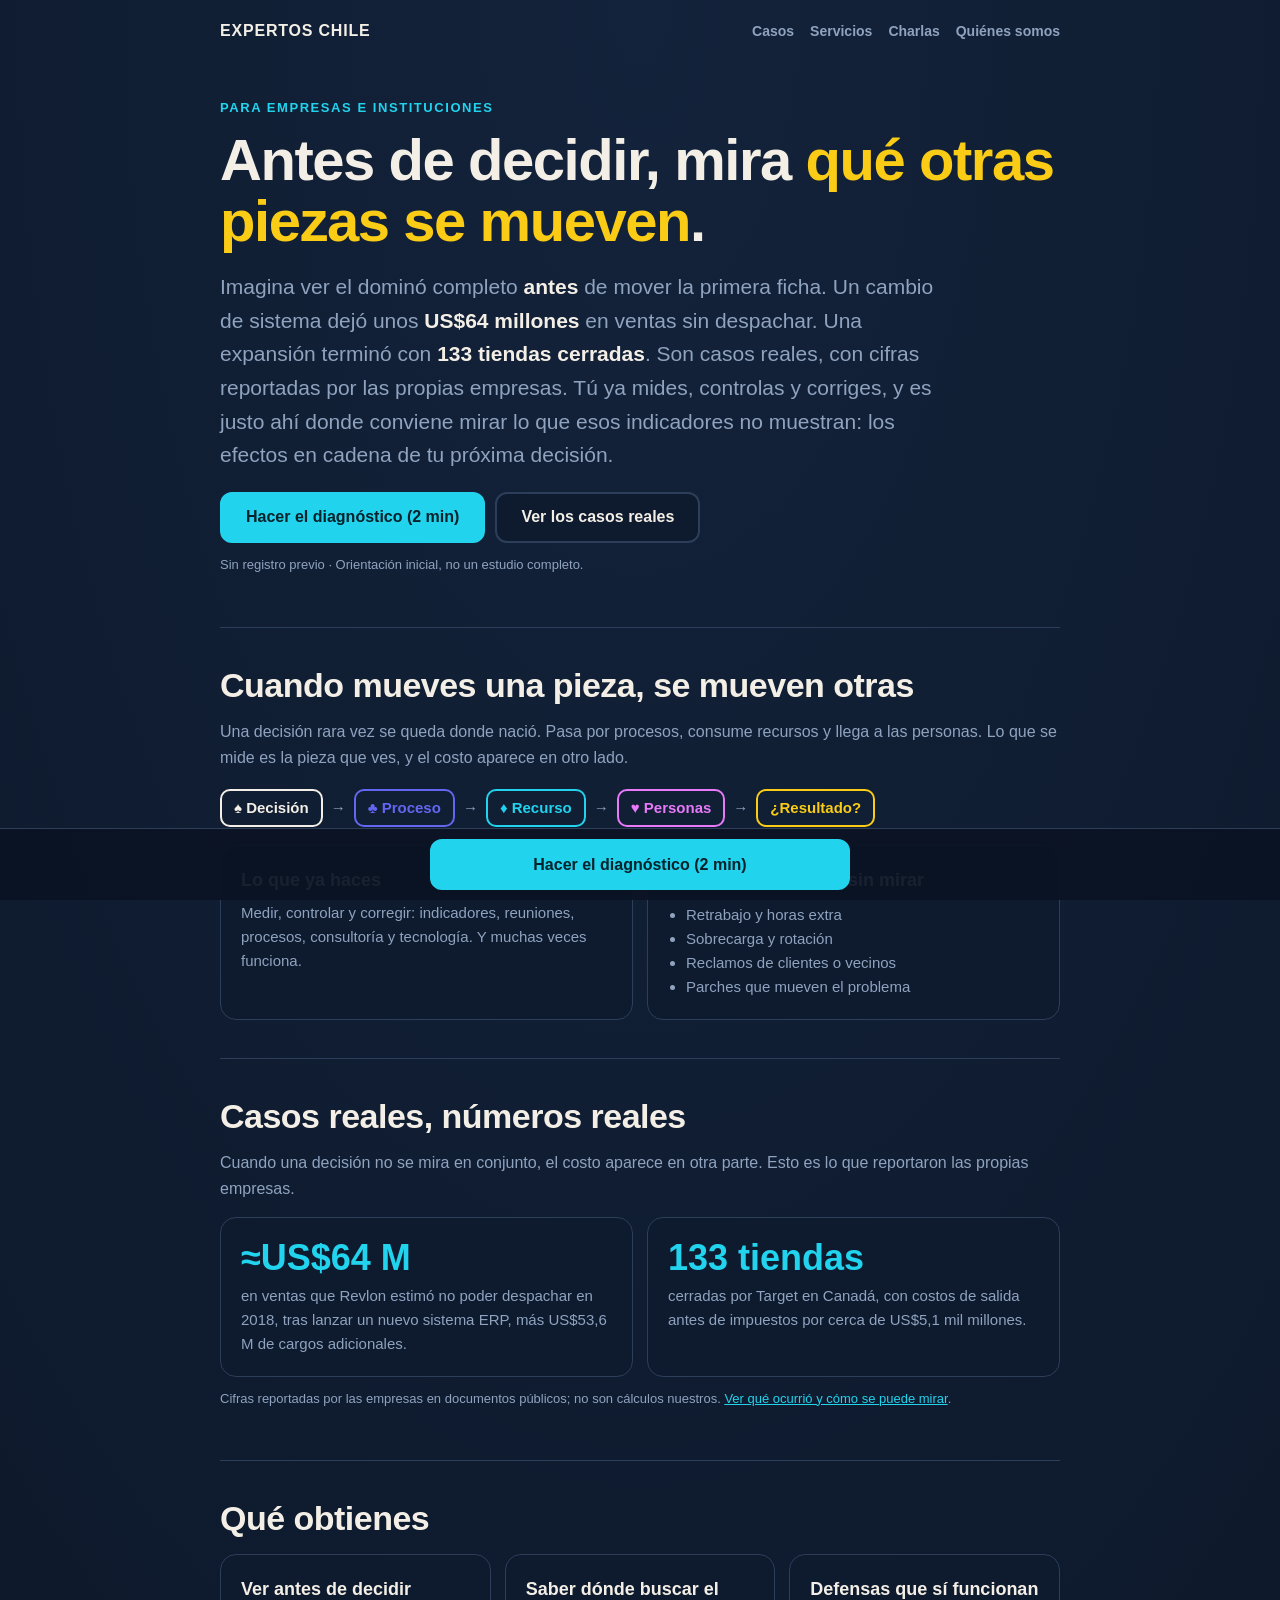
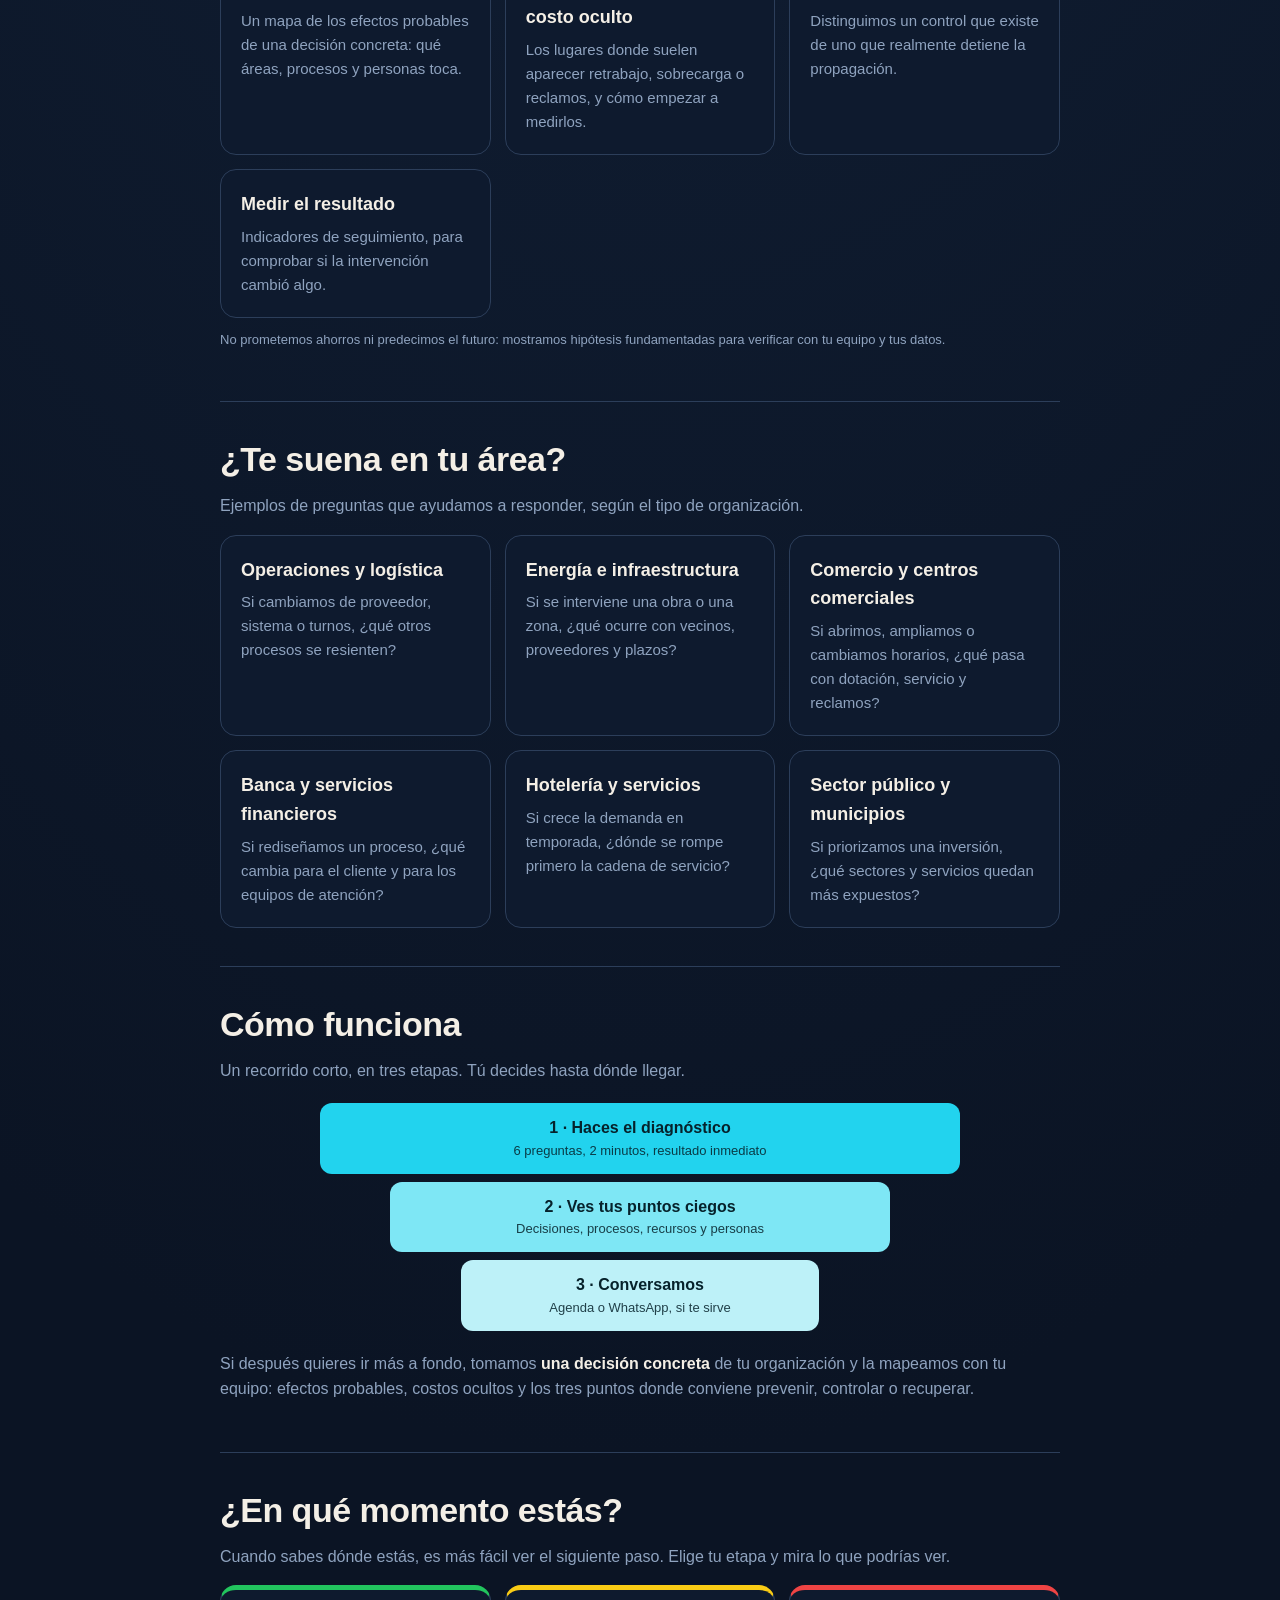
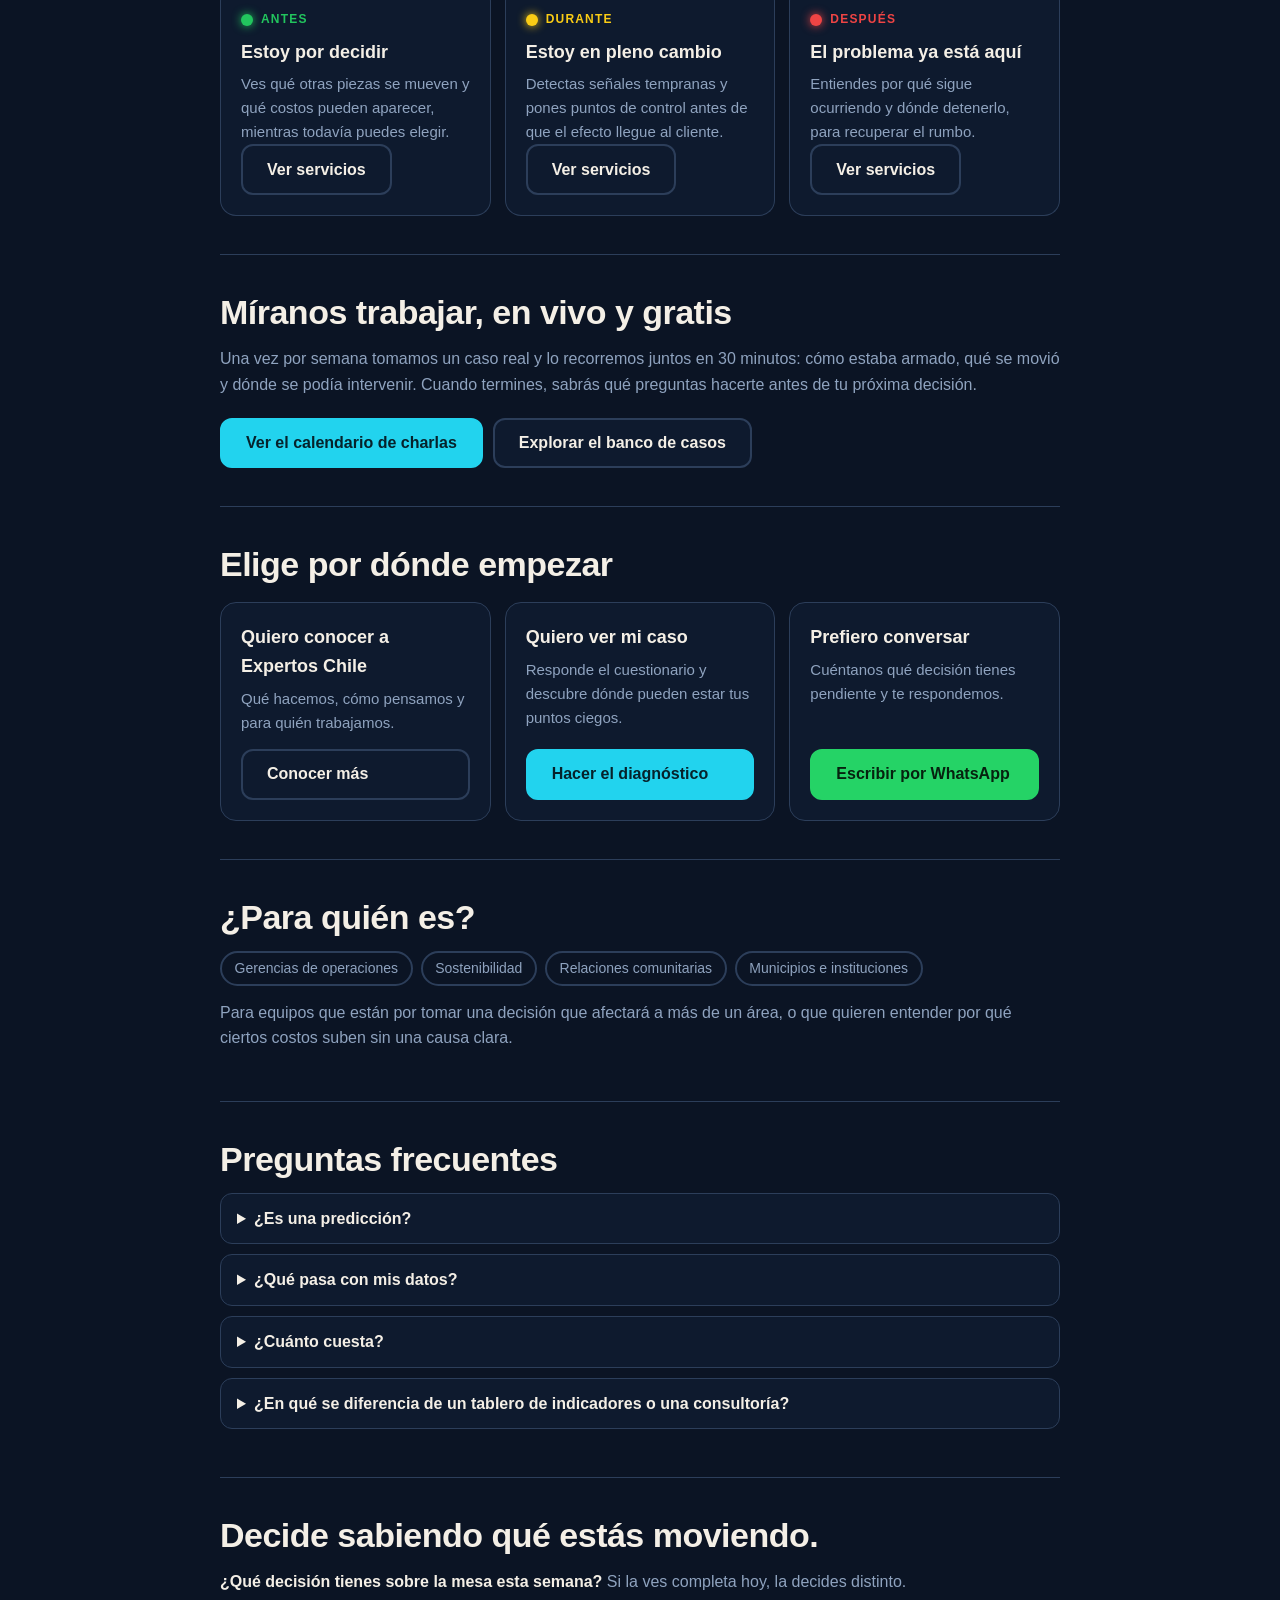
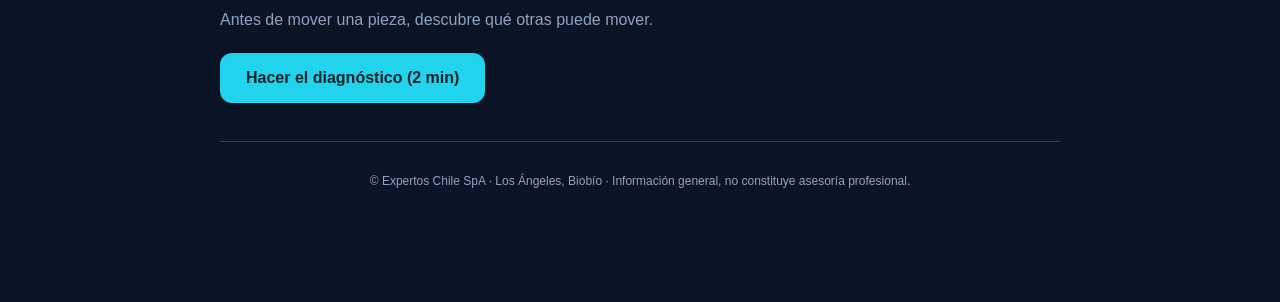
==== commit 7a30425b: "Enhance index.html with new sections and content Added new sections and updated content for better c" ====
--- a/index.html
+++ b/index.html
@@ -22,6 +22,7 @@
 p{color:var(--mute);margin-bottom:12px}
 p b{color:var(--ink)}
 .hl{color:var(--y)}
+.num{font-size:clamp(26px,5vw,36px);font-weight:850;color:var(--R);line-height:1.1;margin-bottom:6px}
 .lead{font-size:clamp(17px,2.4vw,21px);max-width:34em}
 section{padding:38px 0;border-top:1px solid var(--line)}
 .btn{font:700 16px var(--font);display:inline-block;padding:.9em 1.5em;border-radius:12px;border:2px solid var(--line);background:var(--card);color:var(--ink);text-decoration:none;cursor:pointer}
@@ -52,15 +53,20 @@
 footer{padding:30px 0 40px;text-align:center;font-size:12px;color:var(--mute);border-top:1px solid var(--line)}
 .sticky{position:fixed;left:0;right:0;bottom:0;padding:10px 16px calc(10px + env(safe-area-inset-bottom,0));background:rgba(11,20,36,.94);border-top:1px solid var(--line);display:flex;justify-content:center;z-index:10}
 .sticky .btn{width:100%;max-width:420px;text-align:center}
+.lk{display:flex;gap:16px;flex-wrap:wrap}
+.st-g{--c:var(--g)}.st-y{--c:var(--y)}.st-r{--c:var(--r)}
+.card.st{border-top:5px solid var(--c)}
+.dot{display:inline-block;width:12px;height:12px;border-radius:50%;background:var(--c);margin-right:8px;box-shadow:0 0 10px var(--c)}
+.stage{display:flex;align-items:center;font-size:12px;font-weight:800;letter-spacing:.1em;color:var(--c);margin-bottom:8px}
 </style></head><body>
 <div class="w">
-<nav><span>EXPERTOS CHILE</span><a href="quienes-somos.html" data-link>Qué es Expertos Chile</a></nav>
+<nav><span>EXPERTOS CHILE</span><span class="lk"><a href="casos.html" data-link>Casos</a><a href="productos.html" data-link>Servicios</a><a href="charlas.html" data-link>Charlas</a><a href="quienes-somos.html" data-link>Quiénes somos</a></span></nav>
 
 <div class="hero">
- <div class="eye">DIAGNÓSTICO DE EFECTOS EN CADENA</div>
- <h1>¿Qué <span class="hl">costos ocultos</span> tiene tu próxima decisión?</h1>
- <p class="lead">Arreglas un problema y aparece otro en otra área. Tus indicadores están bien, pero algo no cuadra. En 2 minutos verás <b>dónde pueden estar los costos que ningún indicador mide</b>.</p>
- <div class="btns"><a class="btn cta" href="diagnostico.html" data-link>Hacer el diagnóstico (2 min)</a><a class="btn" href="#como">Cómo funciona</a></div>
+ <div class="eye">PARA EMPRESAS E INSTITUCIONES</div>
+ <h1>Antes de decidir, mira <span class="hl">qué otras piezas se mueven</span>.</h1>
+ <p class="lead">Imagina ver el dominó completo <b>antes</b> de mover la primera ficha. Un cambio de sistema dejó unos <b>US$64 millones</b> en ventas sin despachar. Una expansión terminó con <b>133 tiendas cerradas</b>. Son casos reales, con cifras reportadas por las propias empresas. Tú ya mides, controlas y corriges, y es justo ahí donde conviene mirar lo que esos indicadores no muestran: los efectos en cadena de tu próxima decisión.</p>
+ <div class="btns"><a class="btn cta" href="diagnostico.html" data-link>Hacer el diagnóstico (2 min)</a><a class="btn" href="casos.html" data-link>Ver los casos reales</a></div>
  <p class="micro">Sin registro previo · Orientación inicial, no un estudio completo.</p>
 </div>
 
@@ -74,6 +80,40 @@
  </div>
 </section>
 
+<section id="casos">
+ <h2>Casos reales, números reales</h2>
+ <p>Cuando una decisión no se mira en conjunto, el costo aparece en otra parte. Esto es lo que reportaron las propias empresas.</p>
+ <div class="grid">
+  <div class="card"><div class="num">≈US$64 M</div><p>en ventas que Revlon estimó no poder despachar en 2018, tras lanzar un nuevo sistema ERP, más US$53,6 M de cargos adicionales.</p></div>
+  <div class="card"><div class="num">133 tiendas</div><p>cerradas por Target en Canadá, con costos de salida antes de impuestos por cerca de US$5,1 mil millones.</p></div>
+ </div>
+ <p class="micro">Cifras reportadas por las empresas en documentos públicos; no son cálculos nuestros. <a href="casos.html" data-link style="color:var(--R)">Ver qué ocurrió y cómo se puede mirar</a>.</p>
+</section>
+
+<section id="utilidad">
+ <h2>Qué obtienes</h2>
+ <div class="grid">
+  <div class="card"><h3>Ver antes de decidir</h3><p>Un mapa de los efectos probables de una decisión concreta: qué áreas, procesos y personas toca.</p></div>
+  <div class="card"><h3>Saber dónde buscar el costo oculto</h3><p>Los lugares donde suelen aparecer retrabajo, sobrecarga o reclamos, y cómo empezar a medirlos.</p></div>
+  <div class="card"><h3>Defensas que sí funcionan</h3><p>Distinguimos un control que existe de uno que realmente detiene la propagación.</p></div>
+  <div class="card"><h3>Medir el resultado</h3><p>Indicadores de seguimiento, para comprobar si la intervención cambió algo.</p></div>
+ </div>
+ <p class="micro">No prometemos ahorros ni predecimos el futuro: mostramos hipótesis fundamentadas para verificar con tu equipo y tus datos.</p>
+</section>
+
+<section id="rubro">
+ <h2>¿Te suena en tu área?</h2>
+ <p>Ejemplos de preguntas que ayudamos a responder, según el tipo de organización.</p>
+ <div class="grid">
+  <div class="card"><h3>Operaciones y logística</h3><p>Si cambiamos de proveedor, sistema o turnos, ¿qué otros procesos se resienten?</p></div>
+  <div class="card"><h3>Energía e infraestructura</h3><p>Si se interviene una obra o una zona, ¿qué ocurre con vecinos, proveedores y plazos?</p></div>
+  <div class="card"><h3>Comercio y centros comerciales</h3><p>Si abrimos, ampliamos o cambiamos horarios, ¿qué pasa con dotación, servicio y reclamos?</p></div>
+  <div class="card"><h3>Banca y servicios financieros</h3><p>Si rediseñamos un proceso, ¿qué cambia para el cliente y para los equipos de atención?</p></div>
+  <div class="card"><h3>Hotelería y servicios</h3><p>Si crece la demanda en temporada, ¿dónde se rompe primero la cadena de servicio?</p></div>
+  <div class="card"><h3>Sector público y municipios</h3><p>Si priorizamos una inversión, ¿qué sectores y servicios quedan más expuestos?</p></div>
+ </div>
+</section>
+
 <section id="como">
  <h2>Cómo funciona</h2>
  <p>Un recorrido corto, en tres etapas. Tú decides hasta dónde llegar.</p>
@@ -83,6 +123,22 @@
   <div class="f3">3 · Conversamos<small>Agenda o WhatsApp, si te sirve</small></div>
  </div>
  <p>Si después quieres ir más a fondo, tomamos <b>una decisión concreta</b> de tu organización y la mapeamos con tu equipo: efectos probables, costos ocultos y los tres puntos donde conviene prevenir, controlar o recuperar.</p>
+</section>
+
+<section id="etapas">
+ <h2>¿En qué momento estás?</h2>
+ <p>Cuando sabes dónde estás, es más fácil ver el siguiente paso. Elige tu etapa y mira lo que podrías ver.</p>
+ <div class="grid">
+  <div class="card st st-g"><div class="stage"><i class="dot"></i>ANTES</div><h3>Estoy por decidir</h3><p>Ves qué otras piezas se mueven y qué costos pueden aparecer, mientras todavía puedes elegir.</p><a class="btn" href="productos.html" data-link>Ver servicios</a></div>
+  <div class="card st st-y"><div class="stage"><i class="dot"></i>DURANTE</div><h3>Estoy en pleno cambio</h3><p>Detectas señales tempranas y pones puntos de control antes de que el efecto llegue al cliente.</p><a class="btn" href="productos.html" data-link>Ver servicios</a></div>
+  <div class="card st st-r"><div class="stage"><i class="dot"></i>DESPUÉS</div><h3>El problema ya está aquí</h3><p>Entiendes por qué sigue ocurriendo y dónde detenerlo, para recuperar el rumbo.</p><a class="btn" href="productos.html" data-link>Ver servicios</a></div>
+ </div>
+</section>
+
+<section id="charlas">
+ <h2>Míranos trabajar, en vivo y gratis</h2>
+ <p>Una vez por semana tomamos un caso real y lo recorremos juntos en 30 minutos: cómo estaba armado, qué se movió y dónde se podía intervenir. Cuando termines, sabrás qué preguntas hacerte antes de tu próxima decisión.</p>
+ <div class="btns"><a class="btn cta" href="charlas.html" data-link>Ver el calendario de charlas</a><a class="btn" href="casos.html" data-link>Explorar el banco de casos</a></div>
 </section>
 
 <section id="caminos">
@@ -110,6 +166,7 @@
 
 <section id="final">
  <h2>Decide sabiendo qué estás moviendo.</h2>
+ <p><b>¿Qué decisión tienes sobre la mesa esta semana?</b> Si la ves completa hoy, la decides distinto.</p>
  <p>Antes de mover una pieza, descubre qué otras puede mover.</p>
  <div class="btns"><a class="btn cta" href="diagnostico.html" data-link>Hacer el diagnóstico (2 min)</a></div>
 </section>
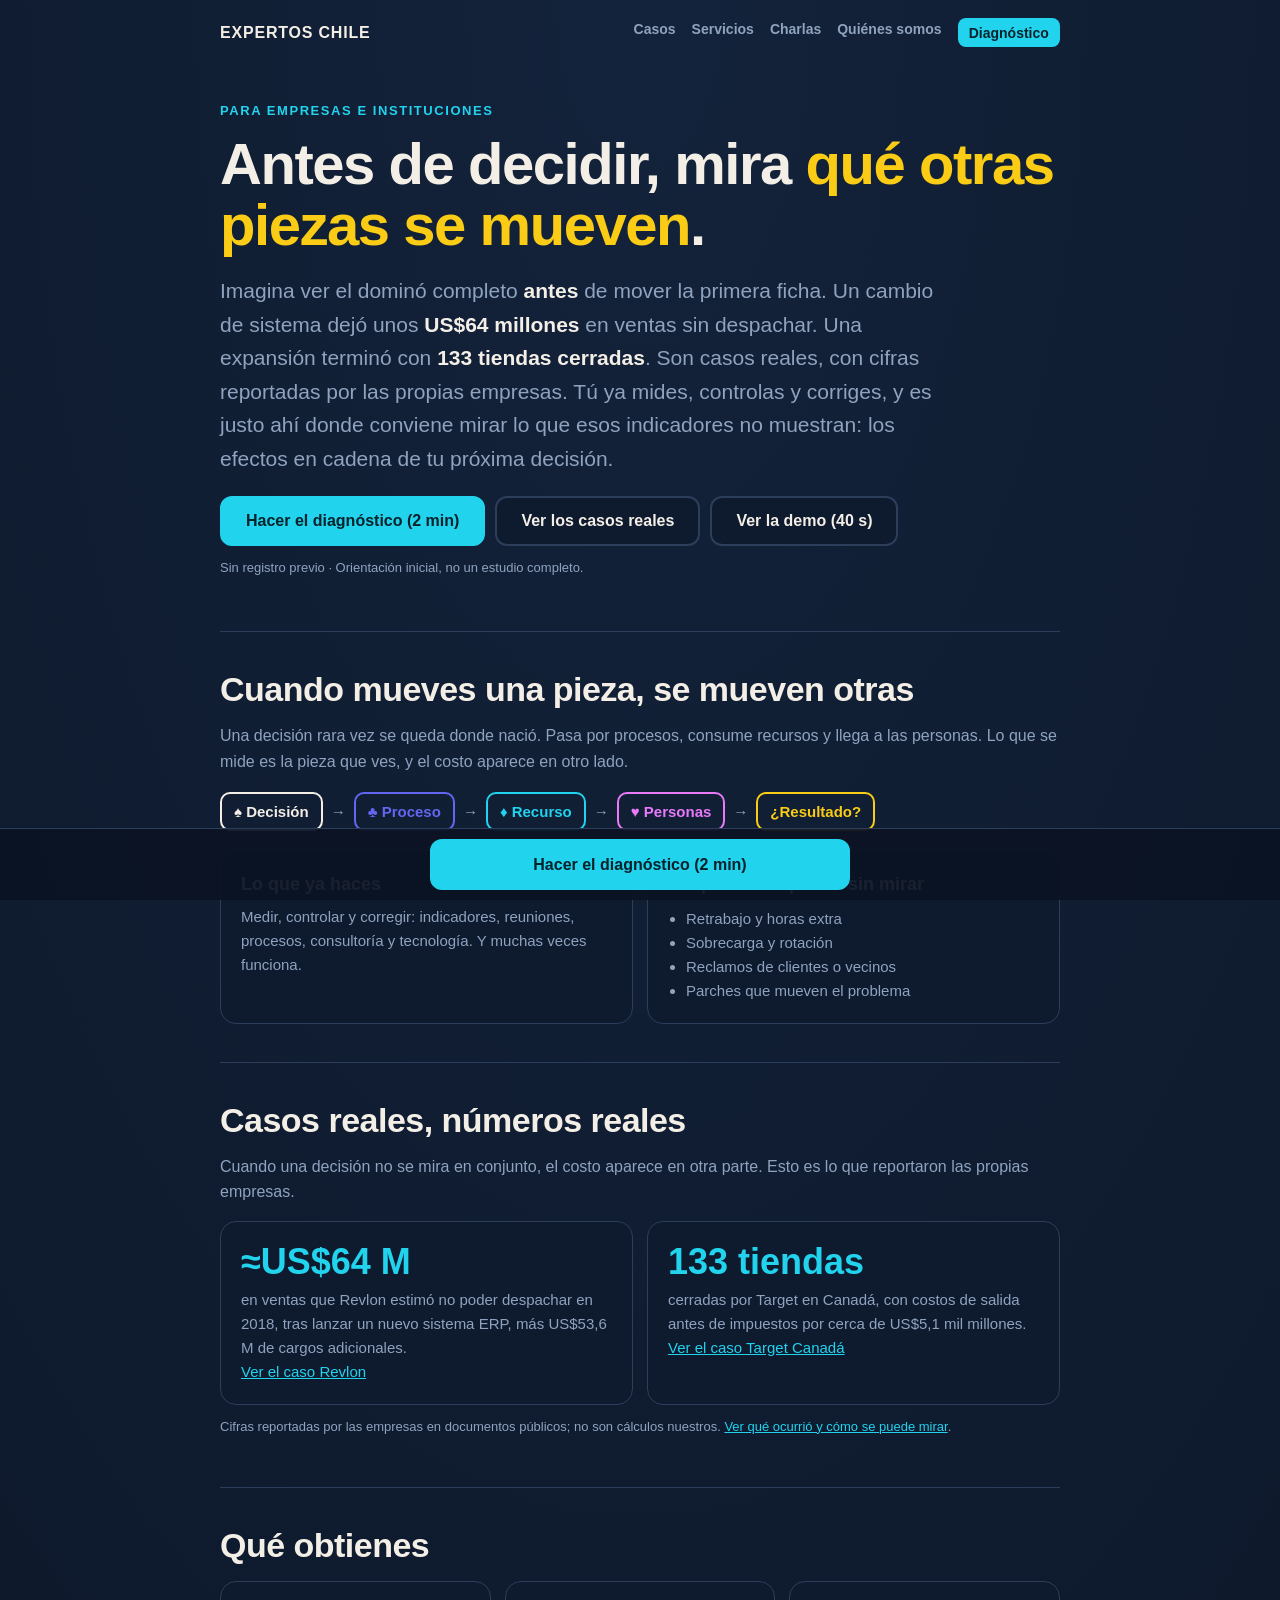
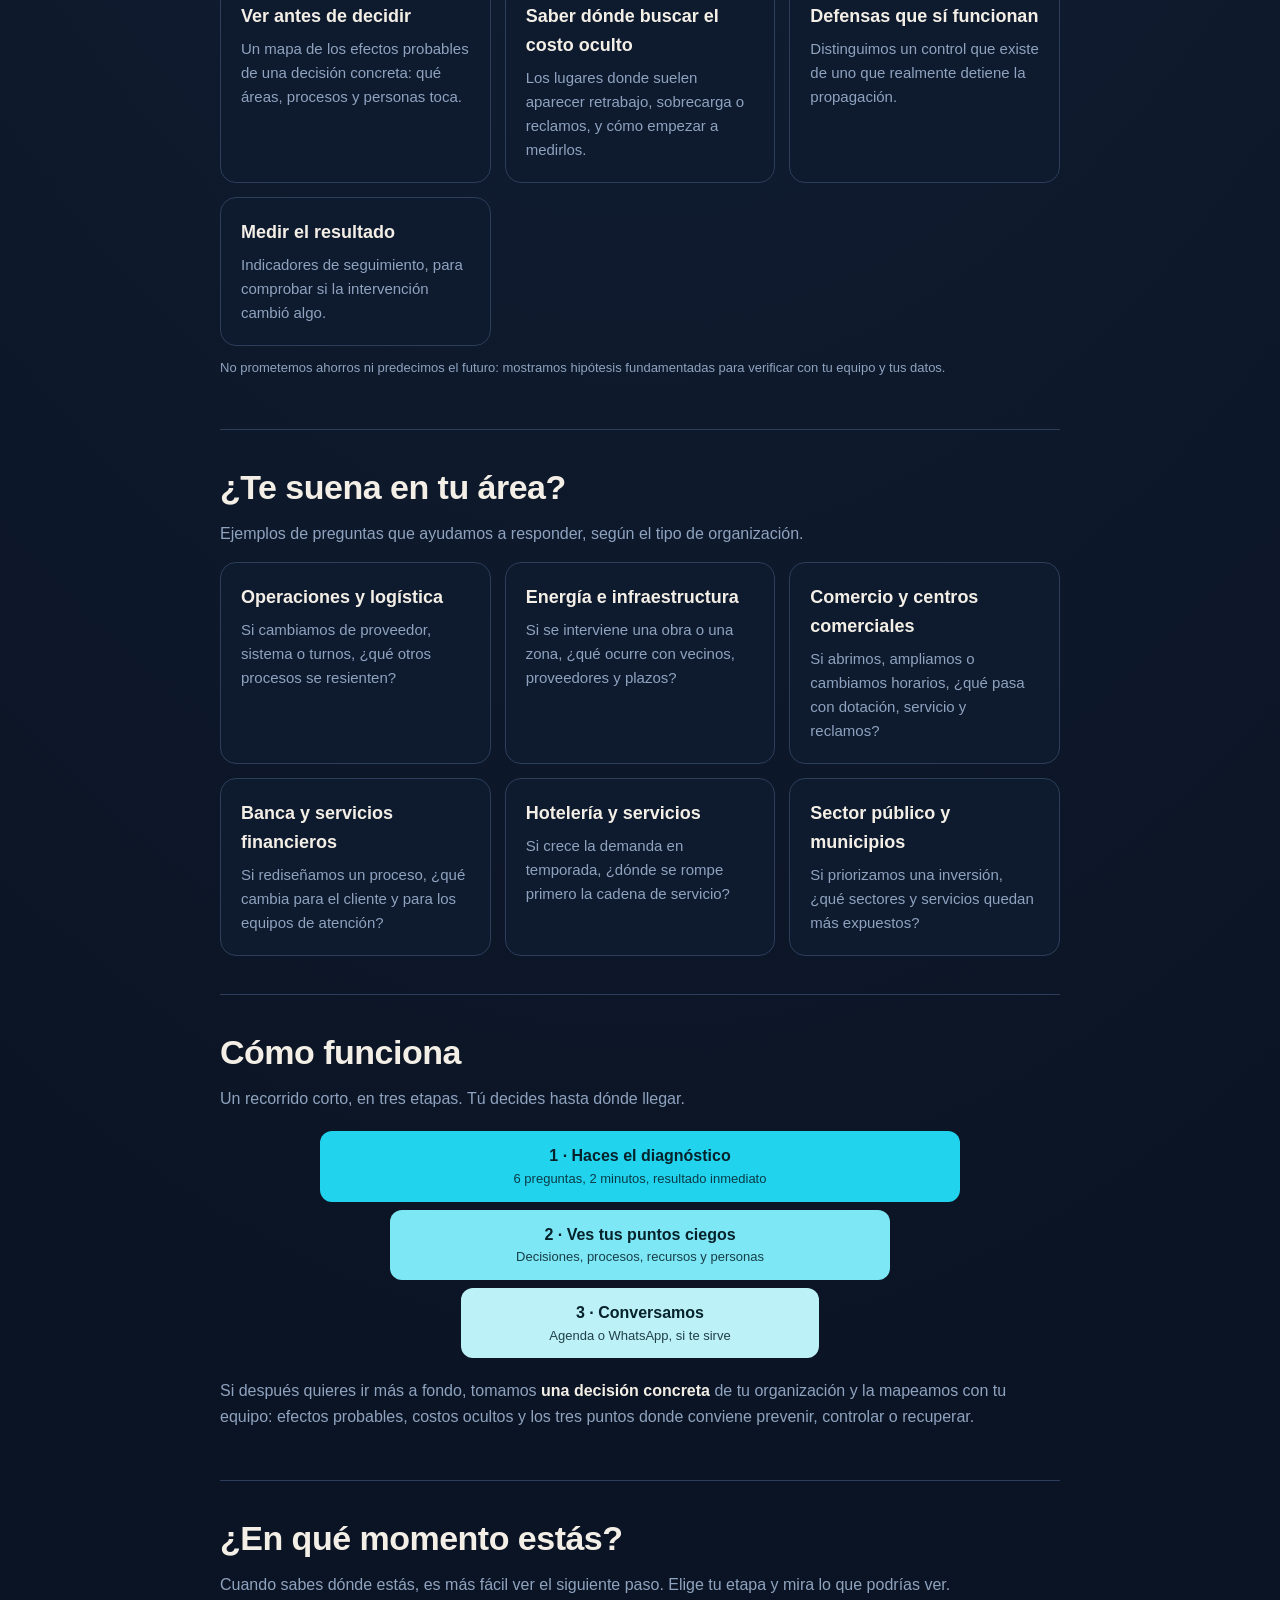
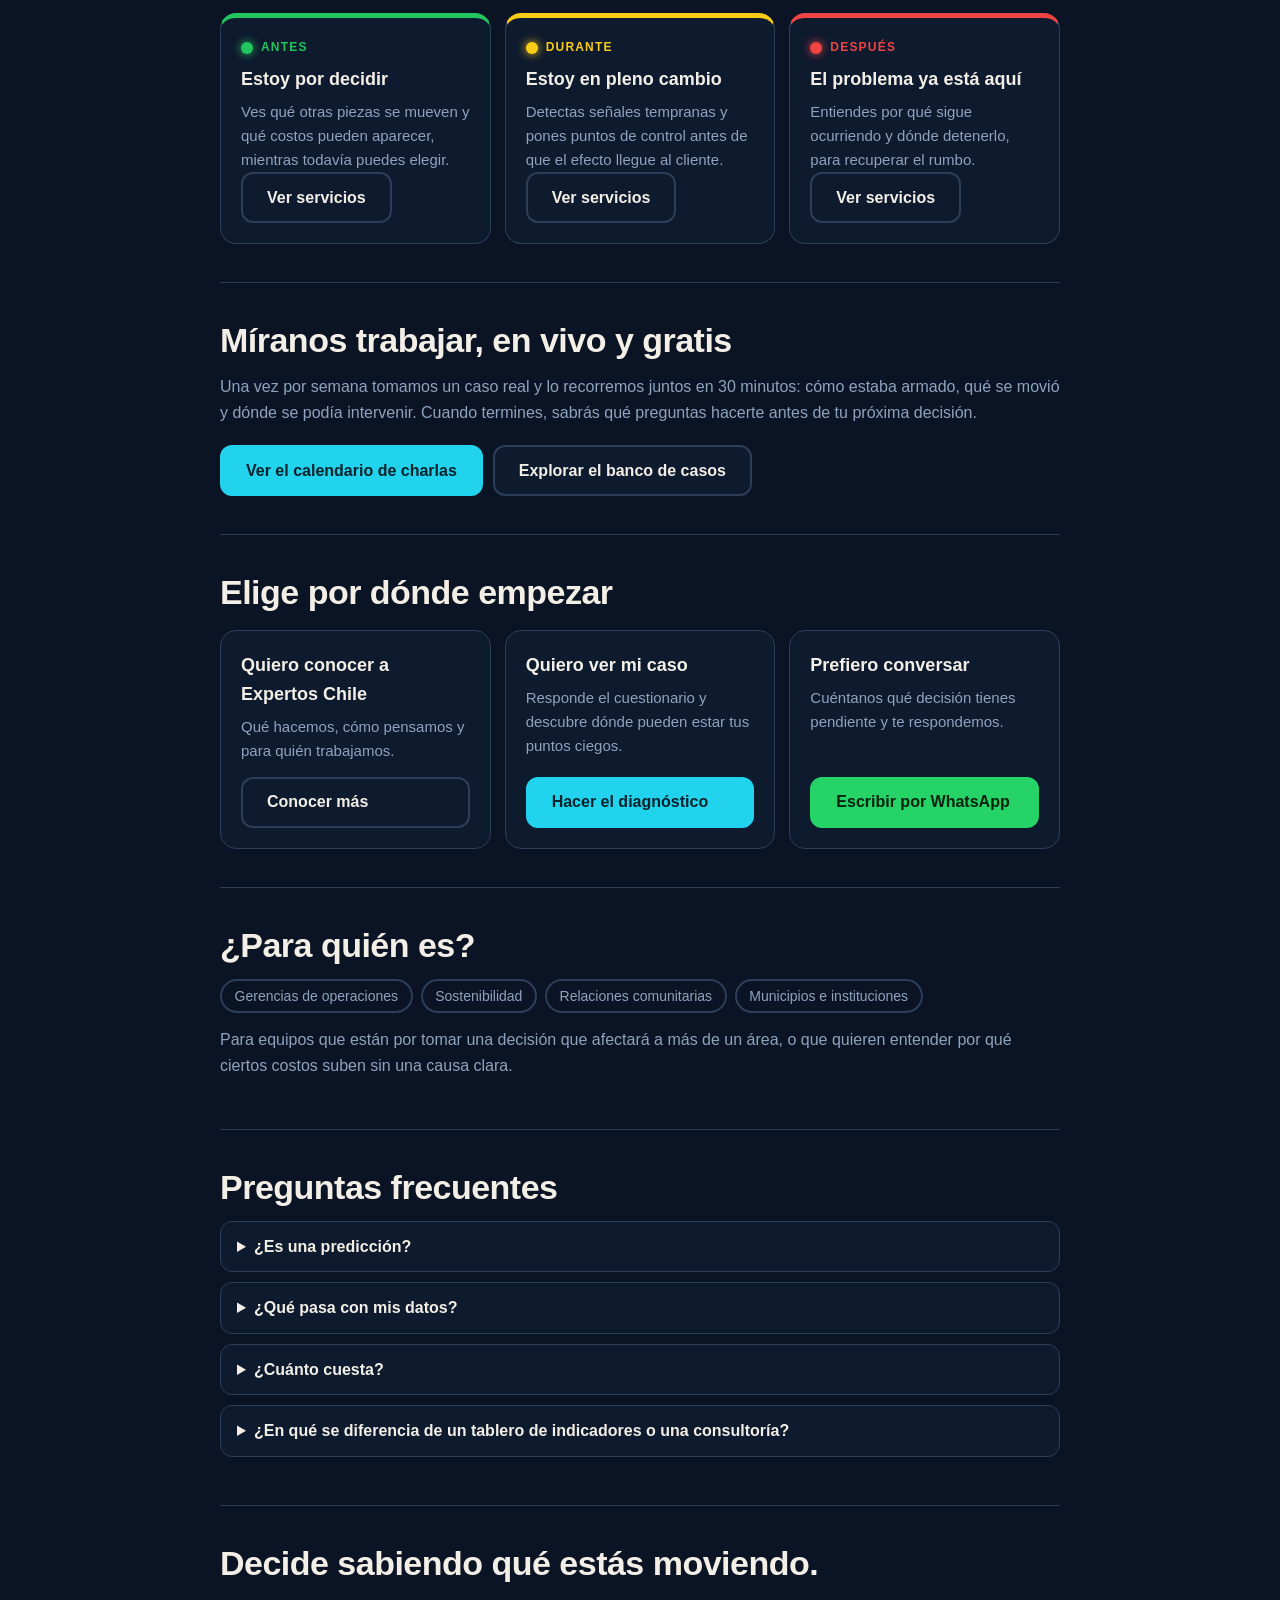
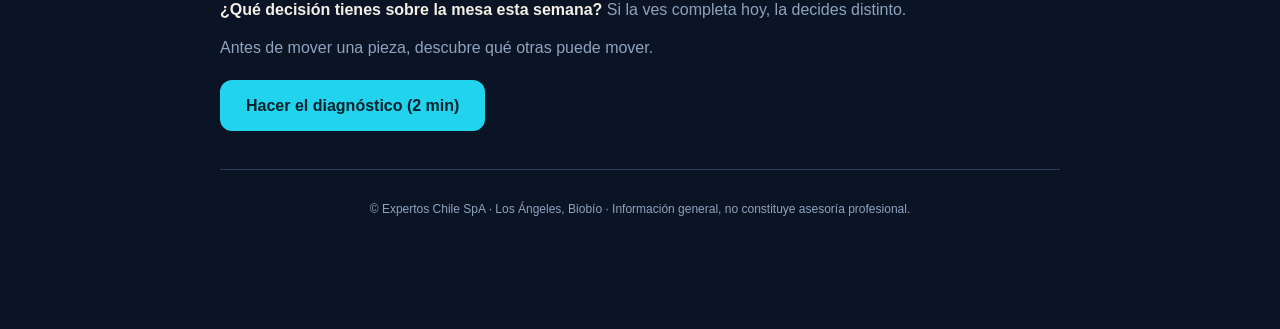
==== commit af46257a: "Add demo link to navigation and update cases section" ====
--- a/index.html
+++ b/index.html
@@ -58,15 +58,16 @@
 .card.st{border-top:5px solid var(--c)}
 .dot{display:inline-block;width:12px;height:12px;border-radius:50%;background:var(--c);margin-right:8px;box-shadow:0 0 10px var(--c)}
 .stage{display:flex;align-items:center;font-size:12px;font-weight:800;letter-spacing:.1em;color:var(--c);margin-bottom:8px}
+nav a.navcta{background:var(--R);color:#06222b;border-radius:8px;padding:.25em .8em;font-weight:700}nav a.navcta:hover{color:#06222b;filter:brightness(1.08)}nav a.on{color:var(--ink)}
 </style></head><body>
 <div class="w">
-<nav><span>EXPERTOS CHILE</span><span class="lk"><a href="casos.html" data-link>Casos</a><a href="productos.html" data-link>Servicios</a><a href="charlas.html" data-link>Charlas</a><a href="quienes-somos.html" data-link>Quiénes somos</a></span></nav>
+<nav><a href="index.html" data-link style="color:var(--ink);font-size:16px;font-weight:800;letter-spacing:.05em">EXPERTOS CHILE</a><span class="lk"><a href="casos.html" data-link>Casos</a><a href="productos.html" data-link>Servicios</a><a href="charlas.html" data-link>Charlas</a><a href="quienes-somos.html" data-link>Quiénes somos</a><a href="diagnostico.html" class="navcta" data-link>Diagnóstico</a></span></nav>
 
 <div class="hero">
  <div class="eye">PARA EMPRESAS E INSTITUCIONES</div>
  <h1>Antes de decidir, mira <span class="hl">qué otras piezas se mueven</span>.</h1>
  <p class="lead">Imagina ver el dominó completo <b>antes</b> de mover la primera ficha. Un cambio de sistema dejó unos <b>US$64 millones</b> en ventas sin despachar. Una expansión terminó con <b>133 tiendas cerradas</b>. Son casos reales, con cifras reportadas por las propias empresas. Tú ya mides, controlas y corriges, y es justo ahí donde conviene mirar lo que esos indicadores no muestran: los efectos en cadena de tu próxima decisión.</p>
- <div class="btns"><a class="btn cta" href="diagnostico.html" data-link>Hacer el diagnóstico (2 min)</a><a class="btn" href="casos.html" data-link>Ver los casos reales</a></div>
+ <div class="btns"><a class="btn cta" href="diagnostico.html" data-link>Hacer el diagnóstico (2 min)</a><a class="btn" href="casos.html" data-link>Ver los casos reales</a><a class="btn" href="expertos-chile-demo.html" data-link>Ver la demo (40 s)</a></div>
  <p class="micro">Sin registro previo · Orientación inicial, no un estudio completo.</p>
 </div>
 
@@ -84,8 +85,8 @@
  <h2>Casos reales, números reales</h2>
  <p>Cuando una decisión no se mira en conjunto, el costo aparece en otra parte. Esto es lo que reportaron las propias empresas.</p>
  <div class="grid">
-  <div class="card"><div class="num">≈US$64 M</div><p>en ventas que Revlon estimó no poder despachar en 2018, tras lanzar un nuevo sistema ERP, más US$53,6 M de cargos adicionales.</p></div>
-  <div class="card"><div class="num">133 tiendas</div><p>cerradas por Target en Canadá, con costos de salida antes de impuestos por cerca de US$5,1 mil millones.</p></div>
+  <div class="card"><div class="num">≈US$64 M</div><p>en ventas que Revlon estimó no poder despachar en 2018, tras lanzar un nuevo sistema ERP, más US$53,6 M de cargos adicionales.</p><p class="micro"><a href="casos.html#revlon" data-link style="color:var(--R)">Ver el caso Revlon</a></p></div>
+  <div class="card"><div class="num">133 tiendas</div><p>cerradas por Target en Canadá, con costos de salida antes de impuestos por cerca de US$5,1 mil millones.</p><p class="micro"><a href="casos.html#target" data-link style="color:var(--R)">Ver el caso Target Canadá</a></p></div>
  </div>
  <p class="micro">Cifras reportadas por las empresas en documentos públicos; no son cálculos nuestros. <a href="casos.html" data-link style="color:var(--R)">Ver qué ocurrió y cómo se puede mirar</a>.</p>
 </section>
@@ -129,9 +130,9 @@
  <h2>¿En qué momento estás?</h2>
  <p>Cuando sabes dónde estás, es más fácil ver el siguiente paso. Elige tu etapa y mira lo que podrías ver.</p>
  <div class="grid">
-  <div class="card st st-g"><div class="stage"><i class="dot"></i>ANTES</div><h3>Estoy por decidir</h3><p>Ves qué otras piezas se mueven y qué costos pueden aparecer, mientras todavía puedes elegir.</p><a class="btn" href="productos.html" data-link>Ver servicios</a></div>
-  <div class="card st st-y"><div class="stage"><i class="dot"></i>DURANTE</div><h3>Estoy en pleno cambio</h3><p>Detectas señales tempranas y pones puntos de control antes de que el efecto llegue al cliente.</p><a class="btn" href="productos.html" data-link>Ver servicios</a></div>
-  <div class="card st st-r"><div class="stage"><i class="dot"></i>DESPUÉS</div><h3>El problema ya está aquí</h3><p>Entiendes por qué sigue ocurriendo y dónde detenerlo, para recuperar el rumbo.</p><a class="btn" href="productos.html" data-link>Ver servicios</a></div>
+  <div class="card st st-g"><div class="stage"><i class="dot"></i>ANTES</div><h3>Estoy por decidir</h3><p>Ves qué otras piezas se mueven y qué costos pueden aparecer, mientras todavía puedes elegir.</p><a class="btn" href="productos.html?e=g" data-link>Ver servicios</a></div>
+  <div class="card st st-y"><div class="stage"><i class="dot"></i>DURANTE</div><h3>Estoy en pleno cambio</h3><p>Detectas señales tempranas y pones puntos de control antes de que el efecto llegue al cliente.</p><a class="btn" href="productos.html?e=y" data-link>Ver servicios</a></div>
+  <div class="card st st-r"><div class="stage"><i class="dot"></i>DESPUÉS</div><h3>El problema ya está aquí</h3><p>Entiendes por qué sigue ocurriendo y dónde detenerlo, para recuperar el rumbo.</p><a class="btn" href="productos.html?e=r" data-link>Ver servicios</a></div>
  </div>
 </section>
 
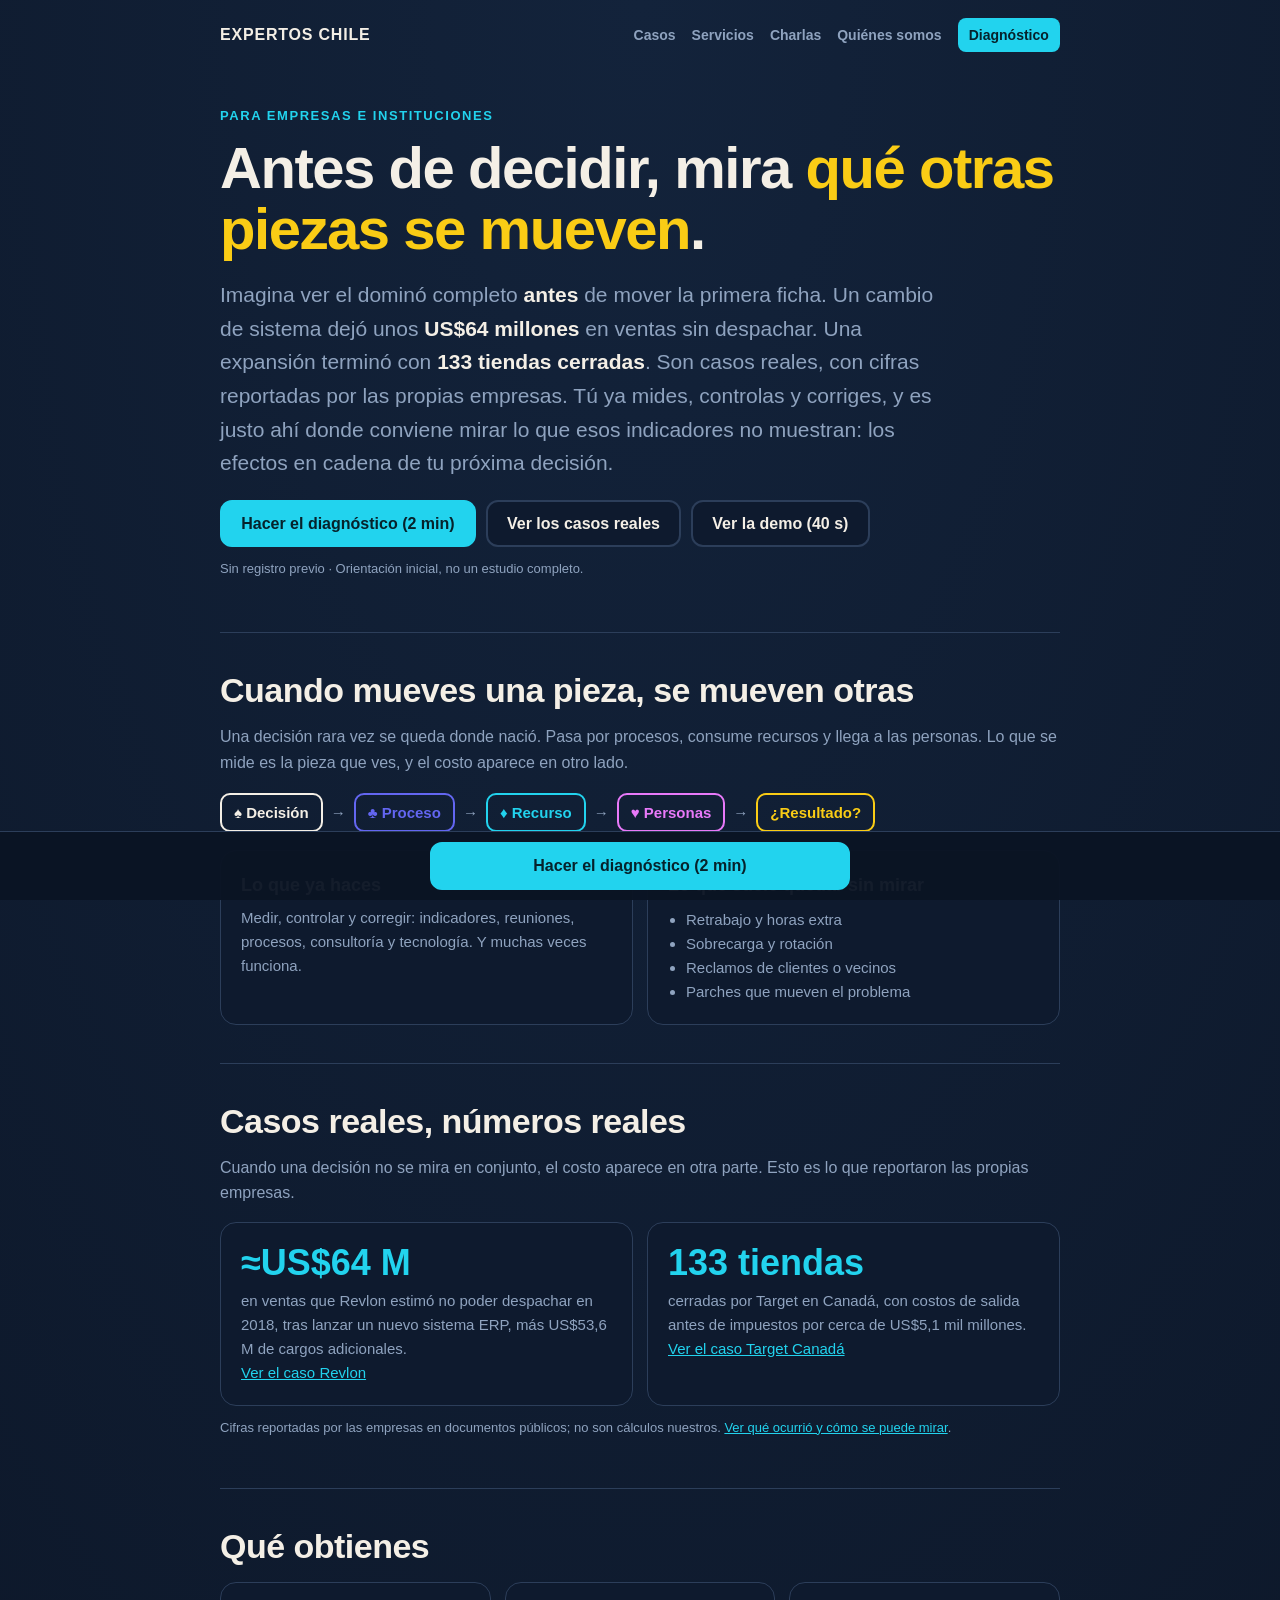
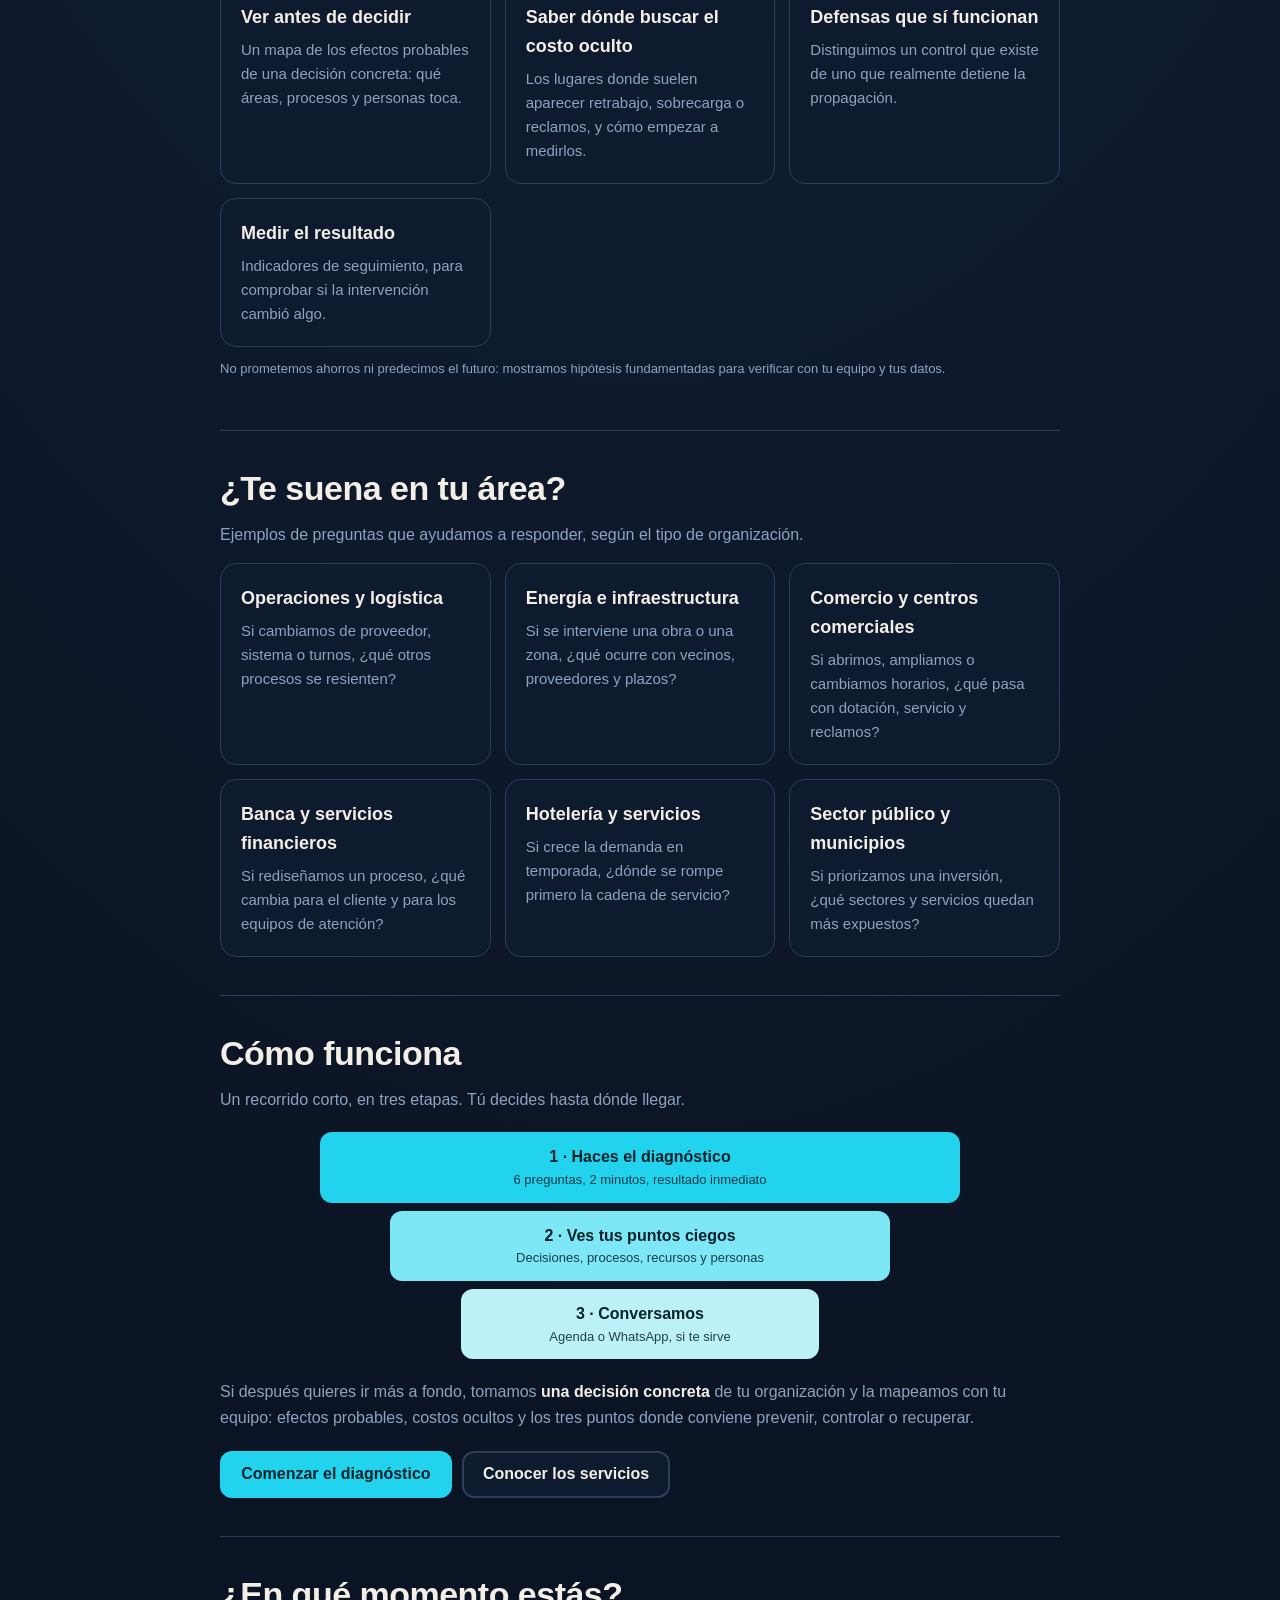
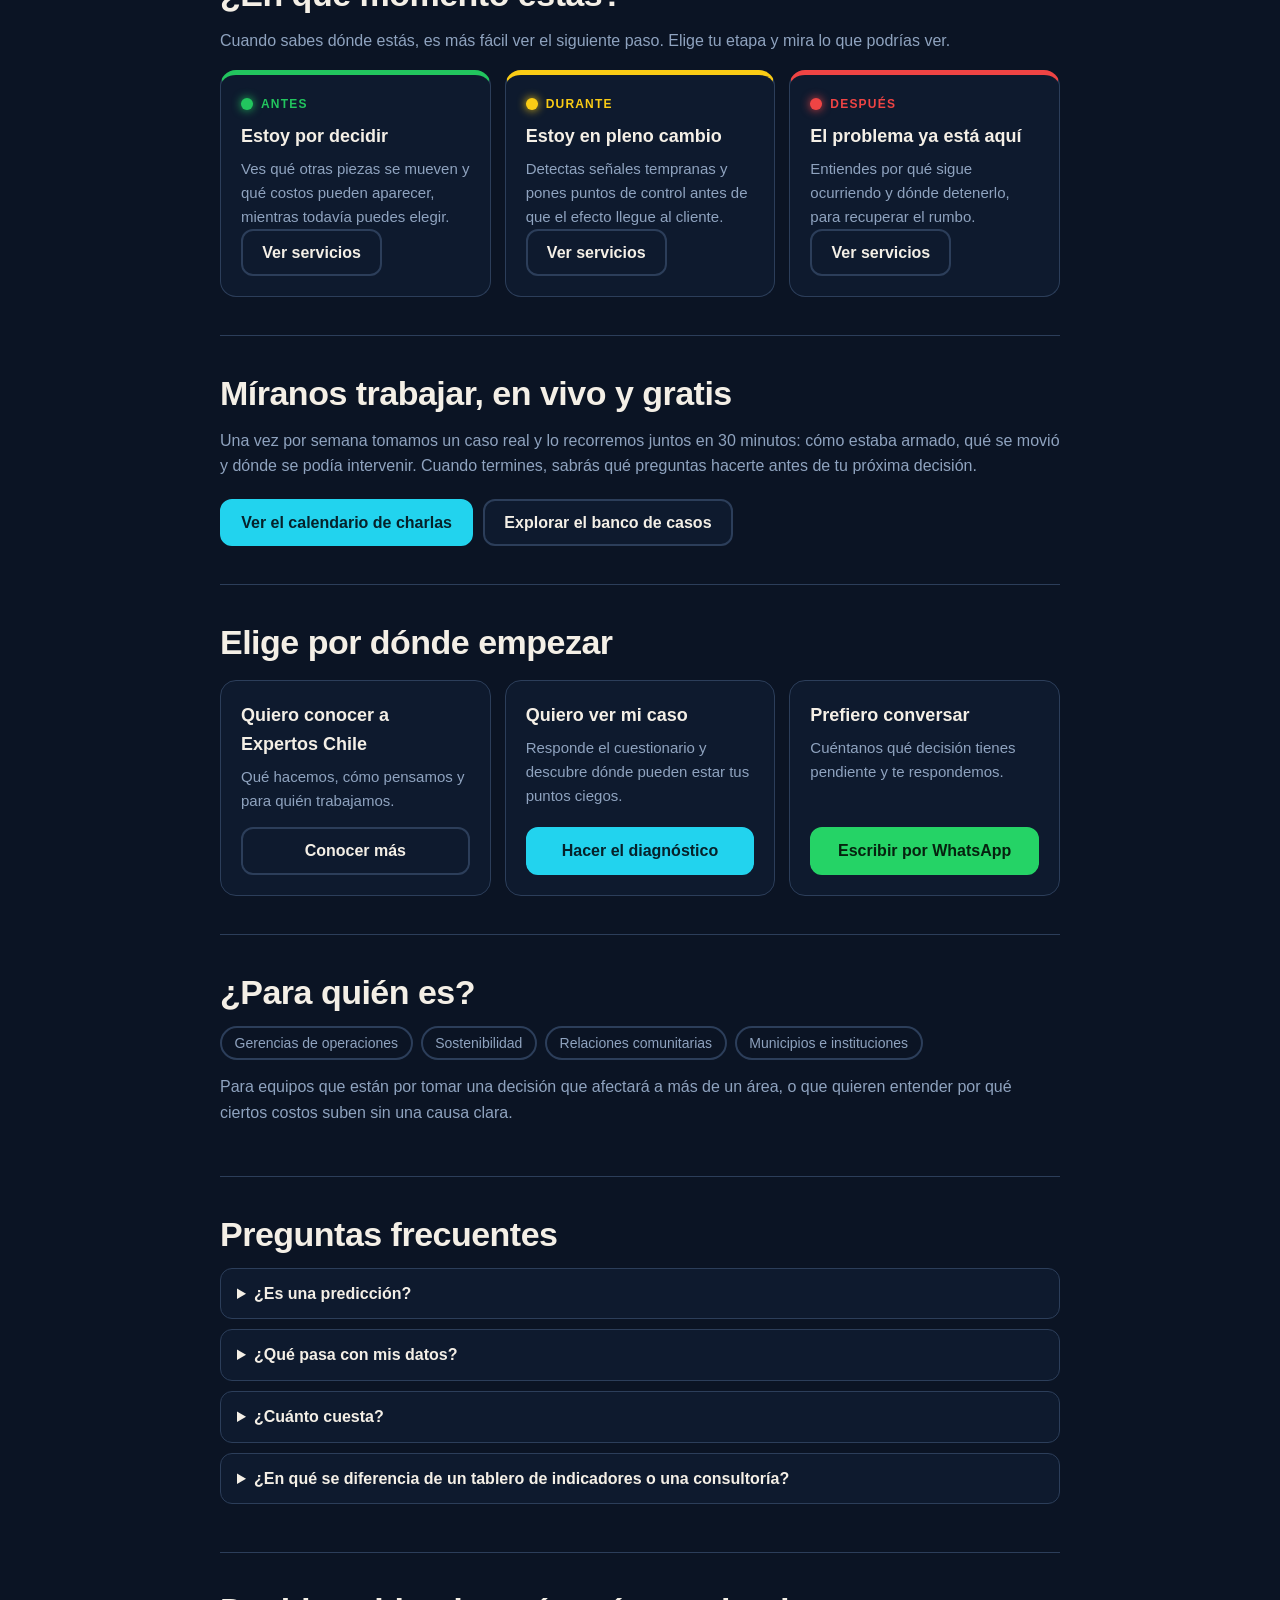
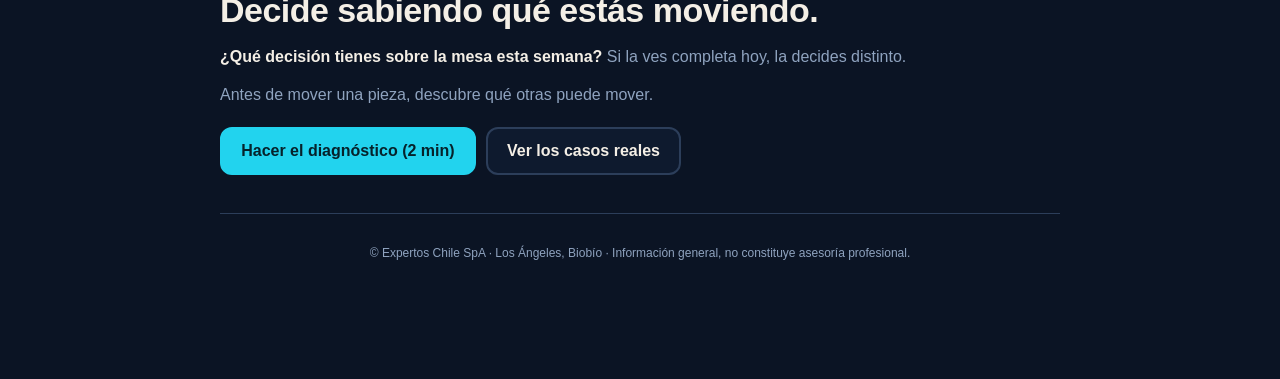
==== commit 2f182667: "Update index.html Update index.html" ====
--- a/index.html
+++ b/index.html
@@ -1,184 +1,453 @@
+
 <!doctype html>
-<html lang="es"><head><meta charset="utf-8">
+<html lang="es">
+<head>
+<meta charset="utf-8">
 <meta name="viewport" content="width=device-width, initial-scale=1, viewport-fit=cover">
 <title>Expertos Chile · ¿Qué costos ocultos tiene tu próxima decisión?</title>
 <meta name="description" content="Arreglas un problema y aparece otro. Haz el diagnóstico de 2 minutos y mira dónde pueden estar los costos que tus indicadores no explican.">
 <meta property="og:title" content="¿Qué costos ocultos tiene tu próxima decisión?">
 <meta property="og:description" content="Diagnóstico de 2 minutos · Expertos Chile">
+<meta name="theme-color" content="#13233b">
+
 <style>
-:root{--bg:#13233b;--bg2:#0b1424;--card:#0e1a2e;--ink:#f4efe6;--mute:#8fa3bf;--line:#2c3e5a;--P:#e879f9;--R:#22d3ee;--Pr:#6366f1;--D:#f4efe6;--g:#22c55e;--y:#facc15;--r:#ef4444;--font:"Avenir Next","Segoe UI","Helvetica Neue",Arial,sans-serif}
-*{box-sizing:border-box;margin:0}
-html{background:var(--bg2);scroll-behavior:smooth;scroll-padding-top:env(safe-area-inset-top,0)}
-body{color:var(--ink);font-family:var(--font);line-height:1.6;background:radial-gradient(120% 60% at 50% 0,var(--bg),var(--bg2));padding:env(safe-area-inset-top,0) 0 calc(env(safe-area-inset-bottom,0) + 70px)}
+:root{
+  --bg:#13233b;--bg2:#0b1424;--card:#0e1a2e;
+  --ink:#f4efe6;--mute:#8fa3bf;--line:#2c3e5a;
+  --P:#e879f9;--R:#22d3ee;--Pr:#6366f1;--D:#f4efe6;
+  --g:#22c55e;--y:#facc15;--r:#ef4444;
+  --font:"Avenir Next","Segoe UI","Helvetica Neue",Arial,sans-serif;
+}
+*{box-sizing:border-box}
+html{
+  background:var(--bg2);
+  scroll-behavior:smooth;
+  scroll-padding-top:20px;
+}
+body{
+  margin:0;
+  color:var(--ink);
+  font-family:var(--font);
+  line-height:1.6;
+  background:radial-gradient(120% 60% at 50% 0,var(--bg),var(--bg2));
+  padding:env(safe-area-inset-top,0) 0 calc(env(safe-area-inset-bottom,0) + 76px);
+}
 .w{max-width:880px;margin:0 auto;padding:0 20px}
-nav{display:flex;justify-content:space-between;align-items:center;padding:18px 0;font-weight:800;letter-spacing:.05em}
-nav a{color:var(--mute);font-weight:600;font-size:14px;text-decoration:none;letter-spacing:0}
-nav a:hover{color:var(--ink)}
+
+/* Navegación común */
+nav{
+  display:flex;
+  justify-content:space-between;
+  align-items:center;
+  flex-wrap:wrap;
+  gap:14px;
+  padding:18px 0;
+  font-weight:800;
+  letter-spacing:.05em;
+}
+nav .brand{
+  color:var(--ink);
+  font-size:16px;
+  font-weight:800;
+  letter-spacing:.05em;
+  text-decoration:none;
+  white-space:nowrap;
+}
+.lk{
+  display:flex;
+  gap:8px 16px;
+  flex-wrap:wrap;
+  align-items:center;
+  justify-content:flex-end;
+}
+nav a{
+  color:var(--mute);
+  font-weight:600;
+  font-size:14px;
+  text-decoration:none;
+  letter-spacing:0;
+}
+nav a:hover,nav a:focus-visible{color:var(--ink)}
+nav a.navcta{
+  background:var(--R);
+  color:#06222b;
+  border-radius:8px;
+  padding:.4em .8em;
+  font-weight:800;
+}
+nav a.navcta:hover{filter:brightness(1.08);color:#06222b}
+nav a:focus-visible,.btn:focus-visible,summary:focus-visible{
+  outline:3px solid var(--D);
+  outline-offset:3px;
+  border-radius:5px;
+}
+
+/* Contenido */
 .hero{padding:36px 0 40px}
-.eye{font-size:13px;font-weight:800;letter-spacing:.12em;color:var(--R);margin-bottom:12px}
-h1{font-size:clamp(32px,7vw,58px);line-height:1.05;letter-spacing:-.025em;margin-bottom:18px}
-h2{font-size:clamp(24px,4.6vw,34px);line-height:1.15;letter-spacing:-.015em;margin-bottom:14px}
-h3{font-size:18px;margin-bottom:6px}
-p{color:var(--mute);margin-bottom:12px}
+.eye{
+  font-size:13px;font-weight:800;letter-spacing:.12em;
+  color:var(--R);margin-bottom:12px;
+}
+h1{
+  font-size:clamp(32px,7vw,58px);
+  line-height:1.05;letter-spacing:-.025em;margin:0 0 18px;
+}
+h2{
+  font-size:clamp(24px,4.6vw,34px);
+  line-height:1.15;letter-spacing:-.015em;margin:0 0 14px;
+}
+h3{font-size:18px;margin:0 0 6px}
+p{color:var(--mute);margin:0 0 12px}
 p b{color:var(--ink)}
 .hl{color:var(--y)}
-.num{font-size:clamp(26px,5vw,36px);font-weight:850;color:var(--R);line-height:1.1;margin-bottom:6px}
+.num{
+  font-size:clamp(26px,5vw,36px);font-weight:850;
+  color:var(--R);line-height:1.1;margin-bottom:6px;
+}
 .lead{font-size:clamp(17px,2.4vw,21px);max-width:34em}
 section{padding:38px 0;border-top:1px solid var(--line)}
-.btn{font:700 16px var(--font);display:inline-block;padding:.9em 1.5em;border-radius:12px;border:2px solid var(--line);background:var(--card);color:var(--ink);text-decoration:none;cursor:pointer}
-.btn:focus-visible{outline:3px solid var(--D);outline-offset:2px}
-.cta{background:var(--R);color:#06222b;border-color:var(--R)}.cta:hover{filter:brightness(1.08)}
+.btn{
+  font:700 16px var(--font);
+  display:inline-flex;align-items:center;justify-content:center;
+  text-align:center;
+  padding:.8em 1.2em;
+  min-height:46px;
+  border-radius:12px;border:2px solid var(--line);
+  background:var(--card);color:var(--ink);
+  text-decoration:none;cursor:pointer;
+  overflow-wrap:anywhere;
+}
+.cta{background:var(--R);color:#06222b;border-color:var(--R)}
+.cta:hover{filter:brightness(1.08)}
 .wa{background:#25D366;color:#06220f;border-color:#25D366}
 .btns{display:flex;flex-wrap:wrap;gap:10px;margin-top:20px}
 .micro{font-size:13px;margin-top:12px}
-.chain{display:flex;flex-wrap:wrap;gap:8px;align-items:center;margin:18px 0;font-weight:800;font-size:15px}
-.chain span.t{border:2px solid var(--c);color:var(--c);border-radius:10px;padding:.35em .8em}
+.chain{
+  display:flex;flex-wrap:wrap;gap:8px;align-items:center;
+  margin:18px 0;font-weight:800;font-size:15px;
+}
+.chain span.t{
+  border:2px solid var(--c);color:var(--c);
+  border-radius:10px;padding:.35em .8em;
+}
 .chain span.a{color:var(--mute)}
 .pills{display:flex;flex-wrap:wrap;gap:8px;margin:14px 0}
-.pills span{border:2px solid var(--line);border-radius:999px;padding:.3em .9em;font-size:14px;color:var(--mute)}
-.grid{display:grid;gap:14px;grid-template-columns:repeat(auto-fit,minmax(240px,1fr));margin-top:16px}
+.pills span{
+  border:2px solid var(--line);border-radius:999px;
+  padding:.3em .9em;font-size:14px;color:var(--mute);
+}
+.grid{
+  display:grid;gap:14px;
+  grid-template-columns:repeat(auto-fit,minmax(min(100%,240px),1fr));
+  margin-top:16px;
+}
 .card{background:var(--card);border:1px solid var(--line);border-radius:16px;padding:20px}
 .card p{margin:0;font-size:15px}
 .card ul{margin:8px 0 0;padding-left:18px;color:var(--mute);font-size:15px}
-/* embudo visual */
 .fun{display:grid;gap:8px;margin:20px auto;max-width:640px}
-.fun div{margin:0 auto;border-radius:12px;padding:12px 16px;text-align:center;font-weight:700;color:#06222b}
+.fun div{
+  margin:0 auto;border-radius:12px;padding:12px 16px;
+  text-align:center;font-weight:700;color:#06222b;
+}
 .fun small{display:block;font-weight:500;font-size:13px;opacity:.85}
-.f1{width:100%;background:var(--R)}.f2{width:78%;background:#7ee7f5}.f3{width:56%;background:#bdf1f8}
-.paths{display:grid;gap:14px;grid-template-columns:repeat(auto-fit,minmax(230px,1fr));margin-top:18px}
+.f1{width:100%;background:var(--R)}
+.f2{width:78%;max-width:100%;background:#7ee7f5}
+.f3{width:56%;max-width:100%;background:#bdf1f8}
+.paths{
+  display:grid;gap:14px;
+  grid-template-columns:repeat(auto-fit,minmax(min(100%,230px),1fr));
+  margin-top:18px;
+}
 .path{display:flex;flex-direction:column;justify-content:space-between;gap:14px}
 details{border:1px solid var(--line);border-radius:12px;padding:12px 16px;margin:10px 0;background:var(--card)}
 summary{font-weight:700;cursor:pointer}
 details p{margin:10px 0 0;font-size:15px}
-footer{padding:30px 0 40px;text-align:center;font-size:12px;color:var(--mute);border-top:1px solid var(--line)}
-.sticky{position:fixed;left:0;right:0;bottom:0;padding:10px 16px calc(10px + env(safe-area-inset-bottom,0));background:rgba(11,20,36,.94);border-top:1px solid var(--line);display:flex;justify-content:center;z-index:10}
-.sticky .btn{width:100%;max-width:420px;text-align:center}
-.lk{display:flex;gap:16px;flex-wrap:wrap}
+footer{
+  padding:30px 0 40px;text-align:center;
+  font-size:12px;color:var(--mute);border-top:1px solid var(--line);
+}
+.sticky{
+  position:fixed;left:0;right:0;bottom:0;
+  padding:10px 16px calc(10px + env(safe-area-inset-bottom,0));
+  background:rgba(11,20,36,.96);
+  border-top:1px solid var(--line);
+  display:flex;justify-content:center;z-index:10;
+}
+.sticky .btn{width:100%;max-width:420px}
 .st-g{--c:var(--g)}.st-y{--c:var(--y)}.st-r{--c:var(--r)}
 .card.st{border-top:5px solid var(--c)}
-.dot{display:inline-block;width:12px;height:12px;border-radius:50%;background:var(--c);margin-right:8px;box-shadow:0 0 10px var(--c)}
-.stage{display:flex;align-items:center;font-size:12px;font-weight:800;letter-spacing:.1em;color:var(--c);margin-bottom:8px}
-nav a.navcta{background:var(--R);color:#06222b;border-radius:8px;padding:.25em .8em;font-weight:700}nav a.navcta:hover{color:#06222b;filter:brightness(1.08)}nav a.on{color:var(--ink)}
-</style></head><body>
+.dot{
+  display:inline-block;width:12px;height:12px;border-radius:50%;
+  background:var(--c);margin-right:8px;box-shadow:0 0 10px var(--c);
+}
+.stage{
+  display:flex;align-items:center;font-size:12px;font-weight:800;
+  letter-spacing:.1em;color:var(--c);margin-bottom:8px;
+}
+section[id]{scroll-margin-top:20px}
+
+@media(max-width:620px){
+  .w{padding:0 16px}
+  nav{align-items:flex-start;gap:12px;padding:15px 0}
+  nav .brand{width:100%}
+  .lk{width:100%;justify-content:flex-start;gap:10px 14px}
+  nav a{font-size:13px}
+  .hero{padding:28px 0 32px}
+  section{padding:30px 0}
+  .btns .btn{flex:1 1 100%;width:100%}
+  .chain{font-size:13px}
+  .sticky{padding-left:12px;padding-right:12px}
+}
+@media(prefers-reduced-motion:reduce){
+  html{scroll-behavior:auto}
+}
+</style>
+</head>
+
+<body>
 <div class="w">
-<nav><a href="index.html" data-link style="color:var(--ink);font-size:16px;font-weight:800;letter-spacing:.05em">EXPERTOS CHILE</a><span class="lk"><a href="casos.html" data-link>Casos</a><a href="productos.html" data-link>Servicios</a><a href="charlas.html" data-link>Charlas</a><a href="quienes-somos.html" data-link>Quiénes somos</a><a href="diagnostico.html" class="navcta" data-link>Diagnóstico</a></span></nav>
-
-<div class="hero">
- <div class="eye">PARA EMPRESAS E INSTITUCIONES</div>
- <h1>Antes de decidir, mira <span class="hl">qué otras piezas se mueven</span>.</h1>
- <p class="lead">Imagina ver el dominó completo <b>antes</b> de mover la primera ficha. Un cambio de sistema dejó unos <b>US$64 millones</b> en ventas sin despachar. Una expansión terminó con <b>133 tiendas cerradas</b>. Son casos reales, con cifras reportadas por las propias empresas. Tú ya mides, controlas y corriges, y es justo ahí donde conviene mirar lo que esos indicadores no muestran: los efectos en cadena de tu próxima decisión.</p>
- <div class="btns"><a class="btn cta" href="diagnostico.html" data-link>Hacer el diagnóstico (2 min)</a><a class="btn" href="casos.html" data-link>Ver los casos reales</a><a class="btn" href="expertos-chile-demo.html" data-link>Ver la demo (40 s)</a></div>
- <p class="micro">Sin registro previo · Orientación inicial, no un estudio completo.</p>
+
+<nav aria-label="Navegación principal">
+  <a class="brand" href="index.html" data-link>EXPERTOS CHILE</a>
+  <div class="lk">
+    <a href="casos.html" data-link>Casos</a>
+    <a href="productos.html" data-link>Servicios</a>
+    <a href="charlas.html" data-link>Charlas</a>
+    <a href="quienes-somos.html" data-link>Quiénes somos</a>
+    <a href="diagnostico.html" class="navcta" data-link>Diagnóstico</a>
+  </div>
+</nav>
+
+<main>
+<div class="hero" id="inicio">
+  <div class="eye">PARA EMPRESAS E INSTITUCIONES</div>
+  <h1>Antes de decidir, mira <span class="hl">qué otras piezas se mueven</span>.</h1>
+  <p class="lead">Imagina ver el dominó completo <b>antes</b> de mover la primera ficha. Un cambio de sistema dejó unos <b>US$64 millones</b> en ventas sin despachar. Una expansión terminó con <b>133 tiendas cerradas</b>. Son casos reales, con cifras reportadas por las propias empresas. Tú ya mides, controlas y corriges, y es justo ahí donde conviene mirar lo que esos indicadores no muestran: los efectos en cadena de tu próxima decisión.</p>
+  <div class="btns">
+    <a class="btn cta" href="diagnostico.html" data-link>Hacer el diagnóstico (2 min)</a>
+    <a class="btn" href="casos.html" data-link>Ver los casos reales</a>
+    <a class="btn" href="expertos-chile-demo.html" data-link>Ver la demo (40 s)</a>
+  </div>
+  <p class="micro">Sin registro previo · Orientación inicial, no un estudio completo.</p>
 </div>
 
 <section id="dolor">
- <h2>Cuando mueves una pieza, se mueven otras</h2>
- <p>Una decisión rara vez se queda donde nació. Pasa por procesos, consume recursos y llega a las personas. Lo que se mide es la pieza que ves, y el costo aparece en otro lado.</p>
- <div class="chain"><span class="t" style="--c:var(--D)">♠ Decisión</span><span class="a">→</span><span class="t" style="--c:var(--Pr)">♣ Proceso</span><span class="a">→</span><span class="t" style="--c:var(--R)">♦ Recurso</span><span class="a">→</span><span class="t" style="--c:var(--P)">♥ Personas</span><span class="a">→</span><span class="t" style="--c:var(--y)">¿Resultado?</span></div>
- <div class="grid">
-  <div class="card"><h3>Lo que ya haces</h3><p>Medir, controlar y corregir: indicadores, reuniones, procesos, consultoría y tecnología. Y muchas veces funciona.</p></div>
-  <div class="card"><h3>Lo que suele quedar sin mirar</h3><ul><li>Retrabajo y horas extra</li><li>Sobrecarga y rotación</li><li>Reclamos de clientes o vecinos</li><li>Parches que mueven el problema</li></ul></div>
- </div>
+  <h2>Cuando mueves una pieza, se mueven otras</h2>
+  <p>Una decisión rara vez se queda donde nació. Pasa por procesos, consume recursos y llega a las personas. Lo que se mide es la pieza que ves, y el costo aparece en otro lado.</p>
+  <div class="chain">
+    <span class="t" style="--c:var(--D)">♠ Decisión</span><span class="a">→</span>
+    <span class="t" style="--c:var(--Pr)">♣ Proceso</span><span class="a">→</span>
+    <span class="t" style="--c:var(--R)">♦ Recurso</span><span class="a">→</span>
+    <span class="t" style="--c:var(--P)">♥ Personas</span><span class="a">→</span>
+    <span class="t" style="--c:var(--y)">¿Resultado?</span>
+  </div>
+  <div class="grid">
+    <div class="card">
+      <h3>Lo que ya haces</h3>
+      <p>Medir, controlar y corregir: indicadores, reuniones, procesos, consultoría y tecnología. Y muchas veces funciona.</p>
+    </div>
+    <div class="card">
+      <h3>Lo que suele quedar sin mirar</h3>
+      <ul>
+        <li>Retrabajo y horas extra</li>
+        <li>Sobrecarga y rotación</li>
+        <li>Reclamos de clientes o vecinos</li>
+        <li>Parches que mueven el problema</li>
+      </ul>
+    </div>
+  </div>
 </section>
 
 <section id="casos">
- <h2>Casos reales, números reales</h2>
- <p>Cuando una decisión no se mira en conjunto, el costo aparece en otra parte. Esto es lo que reportaron las propias empresas.</p>
- <div class="grid">
-  <div class="card"><div class="num">≈US$64 M</div><p>en ventas que Revlon estimó no poder despachar en 2018, tras lanzar un nuevo sistema ERP, más US$53,6 M de cargos adicionales.</p><p class="micro"><a href="casos.html#revlon" data-link style="color:var(--R)">Ver el caso Revlon</a></p></div>
-  <div class="card"><div class="num">133 tiendas</div><p>cerradas por Target en Canadá, con costos de salida antes de impuestos por cerca de US$5,1 mil millones.</p><p class="micro"><a href="casos.html#target" data-link style="color:var(--R)">Ver el caso Target Canadá</a></p></div>
- </div>
- <p class="micro">Cifras reportadas por las empresas en documentos públicos; no son cálculos nuestros. <a href="casos.html" data-link style="color:var(--R)">Ver qué ocurrió y cómo se puede mirar</a>.</p>
+  <h2>Casos reales, números reales</h2>
+  <p>Cuando una decisión no se mira en conjunto, el costo aparece en otra parte. Esto es lo que reportaron las propias empresas.</p>
+  <div class="grid">
+    <div class="card">
+      <div class="num">≈US$64 M</div>
+      <p>en ventas que Revlon estimó no poder despachar en 2018, tras lanzar un nuevo sistema ERP, más US$53,6 M de cargos adicionales.</p>
+      <p class="micro"><a href="casos.html#revlon" data-link style="color:var(--R)">Ver el caso Revlon</a></p>
+    </div>
+    <div class="card">
+      <div class="num">133 tiendas</div>
+      <p>cerradas por Target en Canadá, con costos de salida antes de impuestos por cerca de US$5,1 mil millones.</p>
+      <p class="micro"><a href="casos.html#target" data-link style="color:var(--R)">Ver el caso Target Canadá</a></p>
+    </div>
+  </div>
+  <p class="micro">Cifras reportadas por las empresas en documentos públicos; no son cálculos nuestros. <a href="casos.html" data-link style="color:var(--R)">Ver qué ocurrió y cómo se puede mirar</a>.</p>
 </section>
 
 <section id="utilidad">
- <h2>Qué obtienes</h2>
- <div class="grid">
-  <div class="card"><h3>Ver antes de decidir</h3><p>Un mapa de los efectos probables de una decisión concreta: qué áreas, procesos y personas toca.</p></div>
-  <div class="card"><h3>Saber dónde buscar el costo oculto</h3><p>Los lugares donde suelen aparecer retrabajo, sobrecarga o reclamos, y cómo empezar a medirlos.</p></div>
-  <div class="card"><h3>Defensas que sí funcionan</h3><p>Distinguimos un control que existe de uno que realmente detiene la propagación.</p></div>
-  <div class="card"><h3>Medir el resultado</h3><p>Indicadores de seguimiento, para comprobar si la intervención cambió algo.</p></div>
- </div>
- <p class="micro">No prometemos ahorros ni predecimos el futuro: mostramos hipótesis fundamentadas para verificar con tu equipo y tus datos.</p>
+  <h2>Qué obtienes</h2>
+  <div class="grid">
+    <div class="card"><h3>Ver antes de decidir</h3><p>Un mapa de los efectos probables de una decisión concreta: qué áreas, procesos y personas toca.</p></div>
+    <div class="card"><h3>Saber dónde buscar el costo oculto</h3><p>Los lugares donde suelen aparecer retrabajo, sobrecarga o reclamos, y cómo empezar a medirlos.</p></div>
+    <div class="card"><h3>Defensas que sí funcionan</h3><p>Distinguimos un control que existe de uno que realmente detiene la propagación.</p></div>
+    <div class="card"><h3>Medir el resultado</h3><p>Indicadores de seguimiento, para comprobar si la intervención cambió algo.</p></div>
+  </div>
+  <p class="micro">No prometemos ahorros ni predecimos el futuro: mostramos hipótesis fundamentadas para verificar con tu equipo y tus datos.</p>
 </section>
 
 <section id="rubro">
- <h2>¿Te suena en tu área?</h2>
- <p>Ejemplos de preguntas que ayudamos a responder, según el tipo de organización.</p>
- <div class="grid">
-  <div class="card"><h3>Operaciones y logística</h3><p>Si cambiamos de proveedor, sistema o turnos, ¿qué otros procesos se resienten?</p></div>
-  <div class="card"><h3>Energía e infraestructura</h3><p>Si se interviene una obra o una zona, ¿qué ocurre con vecinos, proveedores y plazos?</p></div>
-  <div class="card"><h3>Comercio y centros comerciales</h3><p>Si abrimos, ampliamos o cambiamos horarios, ¿qué pasa con dotación, servicio y reclamos?</p></div>
-  <div class="card"><h3>Banca y servicios financieros</h3><p>Si rediseñamos un proceso, ¿qué cambia para el cliente y para los equipos de atención?</p></div>
-  <div class="card"><h3>Hotelería y servicios</h3><p>Si crece la demanda en temporada, ¿dónde se rompe primero la cadena de servicio?</p></div>
-  <div class="card"><h3>Sector público y municipios</h3><p>Si priorizamos una inversión, ¿qué sectores y servicios quedan más expuestos?</p></div>
- </div>
+  <h2>¿Te suena en tu área?</h2>
+  <p>Ejemplos de preguntas que ayudamos a responder, según el tipo de organización.</p>
+  <div class="grid">
+    <div class="card"><h3>Operaciones y logística</h3><p>Si cambiamos de proveedor, sistema o turnos, ¿qué otros procesos se resienten?</p></div>
+    <div class="card"><h3>Energía e infraestructura</h3><p>Si se interviene una obra o una zona, ¿qué ocurre con vecinos, proveedores y plazos?</p></div>
+    <div class="card"><h3>Comercio y centros comerciales</h3><p>Si abrimos, ampliamos o cambiamos horarios, ¿qué pasa con dotación, servicio y reclamos?</p></div>
+    <div class="card"><h3>Banca y servicios financieros</h3><p>Si rediseñamos un proceso, ¿qué cambia para el cliente y para los equipos de atención?</p></div>
+    <div class="card"><h3>Hotelería y servicios</h3><p>Si crece la demanda en temporada, ¿dónde se rompe primero la cadena de servicio?</p></div>
+    <div class="card"><h3>Sector público y municipios</h3><p>Si priorizamos una inversión, ¿qué sectores y servicios quedan más expuestos?</p></div>
+  </div>
 </section>
 
 <section id="como">
- <h2>Cómo funciona</h2>
- <p>Un recorrido corto, en tres etapas. Tú decides hasta dónde llegar.</p>
- <div class="fun">
-  <div class="f1">1 · Haces el diagnóstico<small>6 preguntas, 2 minutos, resultado inmediato</small></div>
-  <div class="f2">2 · Ves tus puntos ciegos<small>Decisiones, procesos, recursos y personas</small></div>
-  <div class="f3">3 · Conversamos<small>Agenda o WhatsApp, si te sirve</small></div>
- </div>
- <p>Si después quieres ir más a fondo, tomamos <b>una decisión concreta</b> de tu organización y la mapeamos con tu equipo: efectos probables, costos ocultos y los tres puntos donde conviene prevenir, controlar o recuperar.</p>
+  <h2>Cómo funciona</h2>
+  <p>Un recorrido corto, en tres etapas. Tú decides hasta dónde llegar.</p>
+  <div class="fun">
+    <div class="f1">1 · Haces el diagnóstico<small>6 preguntas, 2 minutos, resultado inmediato</small></div>
+    <div class="f2">2 · Ves tus puntos ciegos<small>Decisiones, procesos, recursos y personas</small></div>
+    <div class="f3">3 · Conversamos<small>Agenda o WhatsApp, si te sirve</small></div>
+  </div>
+  <p>Si después quieres ir más a fondo, tomamos <b>una decisión concreta</b> de tu organización y la mapeamos con tu equipo: efectos probables, costos ocultos y los tres puntos donde conviene prevenir, controlar o recuperar.</p>
+  <div class="btns">
+    <a class="btn cta" href="diagnostico.html" data-link>Comenzar el diagnóstico</a>
+    <a class="btn" href="productos.html" data-link>Conocer los servicios</a>
+  </div>
 </section>
 
 <section id="etapas">
- <h2>¿En qué momento estás?</h2>
- <p>Cuando sabes dónde estás, es más fácil ver el siguiente paso. Elige tu etapa y mira lo que podrías ver.</p>
- <div class="grid">
-  <div class="card st st-g"><div class="stage"><i class="dot"></i>ANTES</div><h3>Estoy por decidir</h3><p>Ves qué otras piezas se mueven y qué costos pueden aparecer, mientras todavía puedes elegir.</p><a class="btn" href="productos.html?e=g" data-link>Ver servicios</a></div>
-  <div class="card st st-y"><div class="stage"><i class="dot"></i>DURANTE</div><h3>Estoy en pleno cambio</h3><p>Detectas señales tempranas y pones puntos de control antes de que el efecto llegue al cliente.</p><a class="btn" href="productos.html?e=y" data-link>Ver servicios</a></div>
-  <div class="card st st-r"><div class="stage"><i class="dot"></i>DESPUÉS</div><h3>El problema ya está aquí</h3><p>Entiendes por qué sigue ocurriendo y dónde detenerlo, para recuperar el rumbo.</p><a class="btn" href="productos.html?e=r" data-link>Ver servicios</a></div>
- </div>
+  <h2>¿En qué momento estás?</h2>
+  <p>Cuando sabes dónde estás, es más fácil ver el siguiente paso. Elige tu etapa y mira lo que podrías ver.</p>
+  <div class="grid">
+    <div class="card st st-g">
+      <div class="stage"><i class="dot"></i>ANTES</div>
+      <h3>Estoy por decidir</h3>
+      <p>Ves qué otras piezas se mueven y qué costos pueden aparecer, mientras todavía puedes elegir.</p>
+      <a class="btn" href="productos.html?e=g" data-link>Ver servicios</a>
+    </div>
+    <div class="card st st-y">
+      <div class="stage"><i class="dot"></i>DURANTE</div>
+      <h3>Estoy en pleno cambio</h3>
+      <p>Detectas señales tempranas y pones puntos de control antes de que el efecto llegue al cliente.</p>
+      <a class="btn" href="productos.html?e=y" data-link>Ver servicios</a>
+    </div>
+    <div class="card st st-r">
+      <div class="stage"><i class="dot"></i>DESPUÉS</div>
+      <h3>El problema ya está aquí</h3>
+      <p>Entiendes por qué sigue ocurriendo y dónde detenerlo, para recuperar el rumbo.</p>
+      <a class="btn" href="productos.html?e=r" data-link>Ver servicios</a>
+    </div>
+  </div>
 </section>
 
 <section id="charlas">
- <h2>Míranos trabajar, en vivo y gratis</h2>
- <p>Una vez por semana tomamos un caso real y lo recorremos juntos en 30 minutos: cómo estaba armado, qué se movió y dónde se podía intervenir. Cuando termines, sabrás qué preguntas hacerte antes de tu próxima decisión.</p>
- <div class="btns"><a class="btn cta" href="charlas.html" data-link>Ver el calendario de charlas</a><a class="btn" href="casos.html" data-link>Explorar el banco de casos</a></div>
+  <h2>Míranos trabajar, en vivo y gratis</h2>
+  <p>Una vez por semana tomamos un caso real y lo recorremos juntos en 30 minutos: cómo estaba armado, qué se movió y dónde se podía intervenir. Cuando termines, sabrás qué preguntas hacerte antes de tu próxima decisión.</p>
+  <div class="btns">
+    <a class="btn cta" href="charlas.html" data-link>Ver el calendario de charlas</a>
+    <a class="btn" href="casos.html" data-link>Explorar el banco de casos</a>
+  </div>
 </section>
 
 <section id="caminos">
- <h2>Elige por dónde empezar</h2>
- <div class="paths">
-  <div class="card path"><div><h3>Quiero conocer a Expertos Chile</h3><p>Qué hacemos, cómo pensamos y para quién trabajamos.</p></div><a class="btn" href="quienes-somos.html" data-link>Conocer más</a></div>
-  <div class="card path"><div><h3>Quiero ver mi caso</h3><p>Responde el cuestionario y descubre dónde pueden estar tus puntos ciegos.</p></div><a class="btn cta" href="diagnostico.html" data-link>Hacer el diagnóstico</a></div>
-  <div class="card path"><div><h3>Prefiero conversar</h3><p>Cuéntanos qué decisión tienes pendiente y te respondemos.</p></div><a class="btn wa" id="wa" href="#" target="_blank" rel="noopener">Escribir por WhatsApp</a></div>
- </div>
+  <h2>Elige por dónde empezar</h2>
+  <div class="paths">
+    <div class="card path">
+      <div><h3>Quiero conocer a Expertos Chile</h3><p>Qué hacemos, cómo pensamos y para quién trabajamos.</p></div>
+      <a class="btn" href="quienes-somos.html" data-link>Conocer más</a>
+    </div>
+    <div class="card path">
+      <div><h3>Quiero ver mi caso</h3><p>Responde el cuestionario y descubre dónde pueden estar tus puntos ciegos.</p></div>
+      <a class="btn cta" href="diagnostico.html" data-link>Hacer el diagnóstico</a>
+    </div>
+    <div class="card path">
+      <div><h3>Prefiero conversar</h3><p>Cuéntanos qué decisión tienes pendiente y te respondemos.</p></div>
+      <a class="btn wa" id="wa" href="#" target="_blank" rel="noopener">Escribir por WhatsApp</a>
+    </div>
+  </div>
 </section>
 
 <section id="para">
- <h2>¿Para quién es?</h2>
- <div class="pills"><span>Gerencias de operaciones</span><span>Sostenibilidad</span><span>Relaciones comunitarias</span><span>Municipios e instituciones</span></div>
- <p>Para equipos que están por tomar una decisión que afectará a más de un área, o que quieren entender por qué ciertos costos suben sin una causa clara.</p>
+  <h2>¿Para quién es?</h2>
+  <div class="pills">
+    <span>Gerencias de operaciones</span>
+    <span>Sostenibilidad</span>
+    <span>Relaciones comunitarias</span>
+    <span>Municipios e instituciones</span>
+  </div>
+  <p>Para equipos que están por tomar una decisión que afectará a más de un área, o que quieren entender por qué ciertos costos suben sin una causa clara.</p>
 </section>
 
 <section id="faq">
- <h2>Preguntas frecuentes</h2>
- <details><summary>¿Es una predicción?</summary><p>No. Planteamos hipótesis de efectos, con su nivel de probabilidad, para verificarlas con tu equipo y tus datos.</p></details>
- <details><summary>¿Qué pasa con mis datos?</summary><p>El cuestionario no guarda nada en la web. Solo si decides escribirnos por WhatsApp, esos datos llegan directamente a nuestro chat.</p></details>
- <details><summary>¿Cuánto cuesta?</summary><p>El diagnóstico de 2 minutos es gratuito. Un diagnóstico completo se define según el alcance de la decisión; lo conversamos antes de empezar.</p></details>
- <details><summary>¿En qué se diferencia de un tablero de indicadores o una consultoría?</summary><p>Los indicadores miran cada pieza por separado y la consultoría suele transformar la organización completa. Aquí miramos qué otras piezas se mueven cuando tomas una decisión concreta.</p></details>
+  <h2>Preguntas frecuentes</h2>
+  <details><summary>¿Es una predicción?</summary><p>No. Planteamos hipótesis de efectos, con su nivel de probabilidad, para verificarlas con tu equipo y tus datos.</p></details>
+  <details><summary>¿Qué pasa con mis datos?</summary><p>Las respuestas del cuestionario no se guardan en esta página. La instrumentación inicial registra eventos técnicos de navegación en la sesión de tu pestaña; no registra respuestas, nombres ni teléfonos ni envía esos eventos a un servidor. Si decides escribirnos por WhatsApp, los datos que incluyas llegan directamente a nuestro chat.</p></details>
+  <details><summary>¿Cuánto cuesta?</summary><p>El diagnóstico de 2 minutos es gratuito. Un diagnóstico completo se define según el alcance de la decisión; lo conversamos antes de empezar.</p></details>
+  <details><summary>¿En qué se diferencia de un tablero de indicadores o una consultoría?</summary><p>Los indicadores miran cada pieza por separado y la consultoría suele transformar la organización completa. Aquí miramos qué otras piezas se mueven cuando tomas una decisión concreta.</p></details>
 </section>
 
 <section id="final">
- <h2>Decide sabiendo qué estás moviendo.</h2>
- <p><b>¿Qué decisión tienes sobre la mesa esta semana?</b> Si la ves completa hoy, la decides distinto.</p>
- <p>Antes de mover una pieza, descubre qué otras puede mover.</p>
- <div class="btns"><a class="btn cta" href="diagnostico.html" data-link>Hacer el diagnóstico (2 min)</a></div>
-</section>
-<footer>© Expertos Chile SpA · Los Ángeles, Biobío · Información general, no constituye asesoría profesional.</footer>
+  <h2>Decide sabiendo qué estás moviendo.</h2>
+  <p><b>¿Qué decisión tienes sobre la mesa esta semana?</b> Si la ves completa hoy, la decides distinto.</p>
+  <p>Antes de mover una pieza, descubre qué otras puede mover.</p>
+  <div class="btns">
+    <a class="btn cta" href="diagnostico.html" data-link>Hacer el diagnóstico (2 min)</a>
+    <a class="btn" href="casos.html" data-link>Ver los casos reales</a>
+  </div>
+</section>
+</main>
+
+<footer>
+  © Expertos Chile SpA · Los Ángeles, Biobío · Información general, no constituye asesoría profesional.
+</footer>
 </div>
-<div class="sticky"><a class="btn cta" href="diagnostico.html" data-link>Hacer el diagnóstico (2 min)</a></div>
+
+<div class="sticky">
+  <a class="btn cta" href="diagnostico.html" data-link>Hacer el diagnóstico (2 min)</a>
+</div>
+
+<script src="analytics.js"></script>
 <script>
-const CONFIG={whatsapp:"569XXXXXXXX"}; // EDITAR: número en formato internacional, sin + ni espacios
-/* Conserva el origen (?ref=...) en los enlaces internos, para medir de dónde llegan */
-const ref=new URLSearchParams(location.search).get("ref")||"";
-document.querySelectorAll("a[data-link]").forEach(a=>{if(ref)a.href+=(a.href.includes("?")?"&":"?")+"ref="+encodeURIComponent(ref)});
-document.getElementById("wa").href="https://wa.me/"+CONFIG.whatsapp+"?text="+encodeURIComponent("Hola, vi la página de Expertos Chile y quiero conversar."+(ref?" (Ref: "+ref+")":""));
+"use strict";
+
+const CONFIG = {
+  whatsapp: "569XXXXXXXX" // Reemplazar por el número real, sin + ni espacios.
+};
+
+/* Preserva ref y mantiene correctamente query y hash.
+   Ejemplo: casos.html#revlon sigue apuntando a #revlon.
+   Los enlaces externos no se modifican.
+*/
+const params = new URLSearchParams(location.search);
+const ref = params.get("ref") || "";
+
+document.querySelectorAll("a[data-link]").forEach(function (link) {
+  try {
+    const url = new URL(link.getAttribute("href"), location.href);
+
+    if (url.origin !== location.origin) return;
+
+    if (ref && !url.searchParams.has("ref")) {
+      url.searchParams.set("ref", ref);
+    }
+
+    link.href = url.pathname + url.search + url.hash;
+  } catch (_) {
+    // Un enlace defectuoso no debe detener el resto de la página.
+  }
+});
+
+/* El contacto se construye después de preservar el origen. */
+const waLink = document.getElementById("wa");
+if (waLink) {
+  const message =
+    "Hola, vi la página de Expertos Chile y quiero conversar." +
+    (ref ? " (Ref: " + ref + ")" : "");
+
+  waLink.href =
+    "https://wa.me/" + CONFIG.whatsapp +
+    "?text=" + encodeURIComponent(message);
+}
 </script>
-</body></html>
+</body>
+</html>
